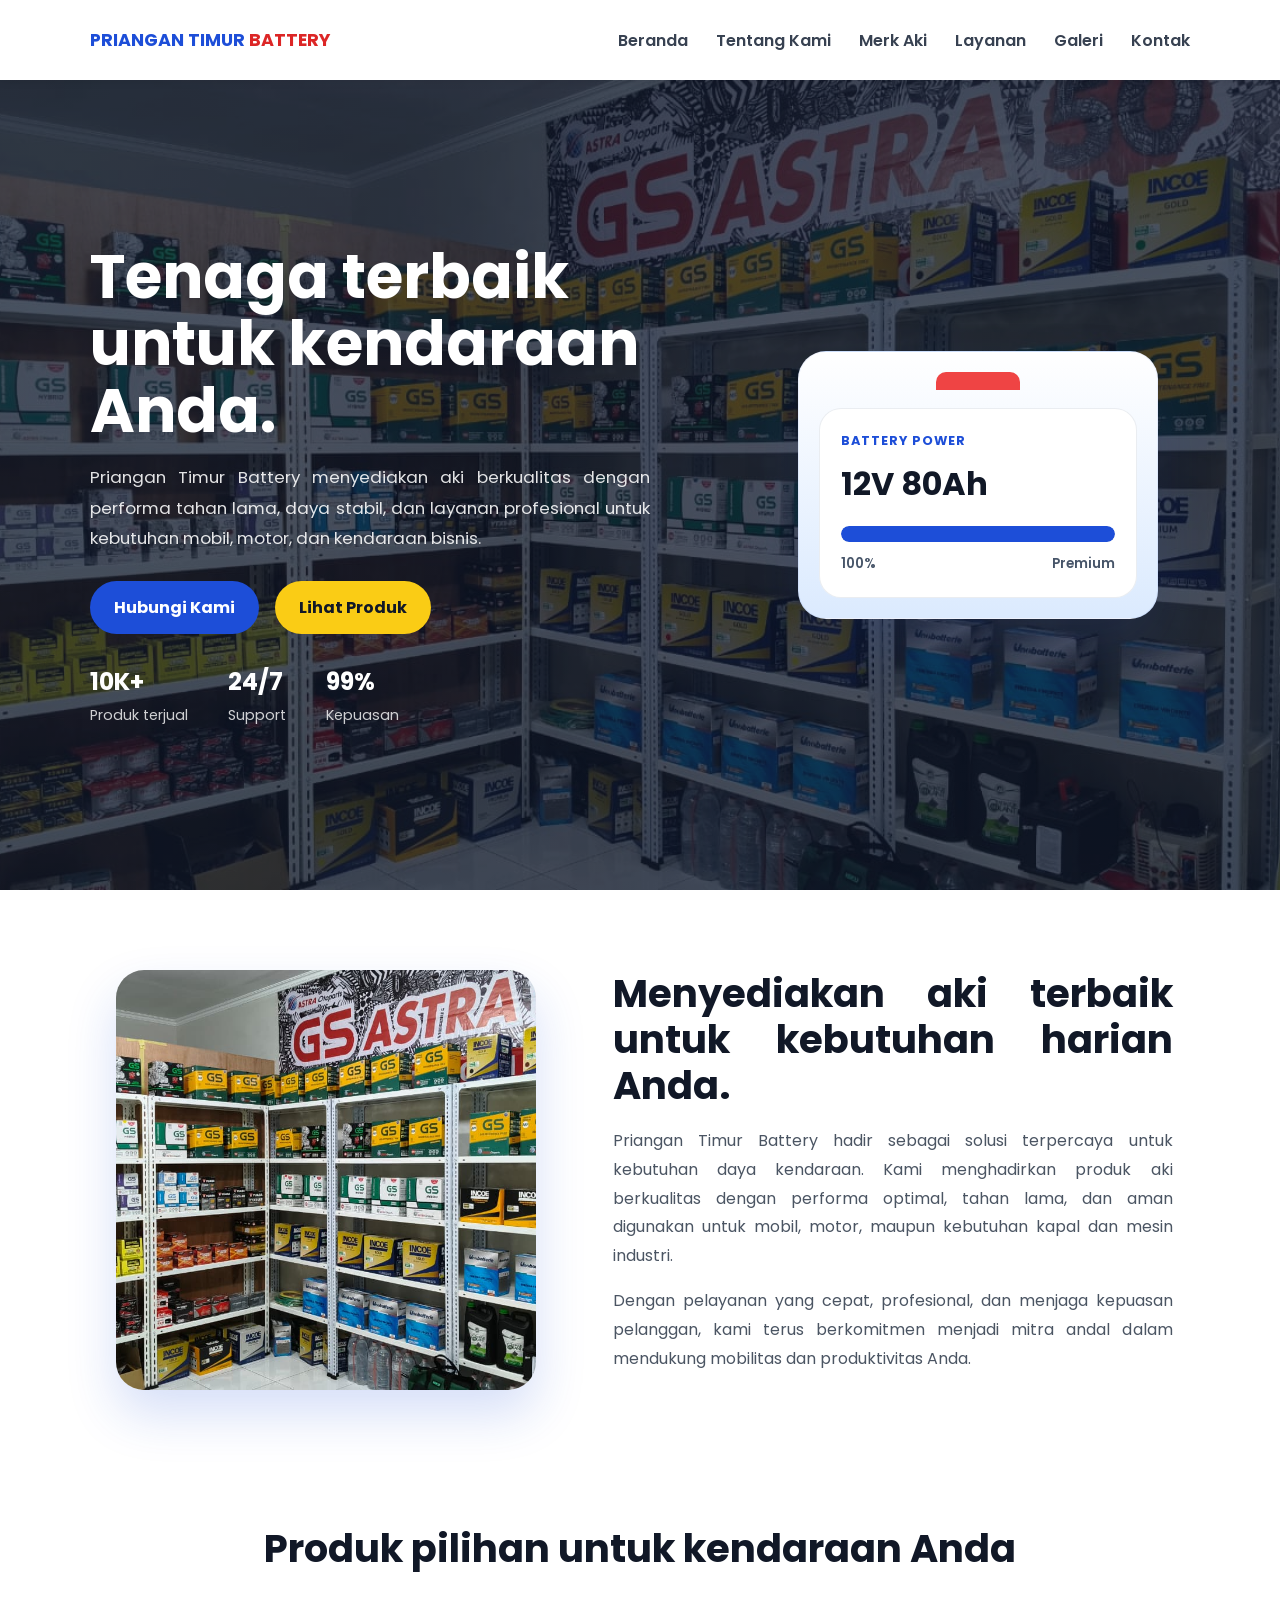
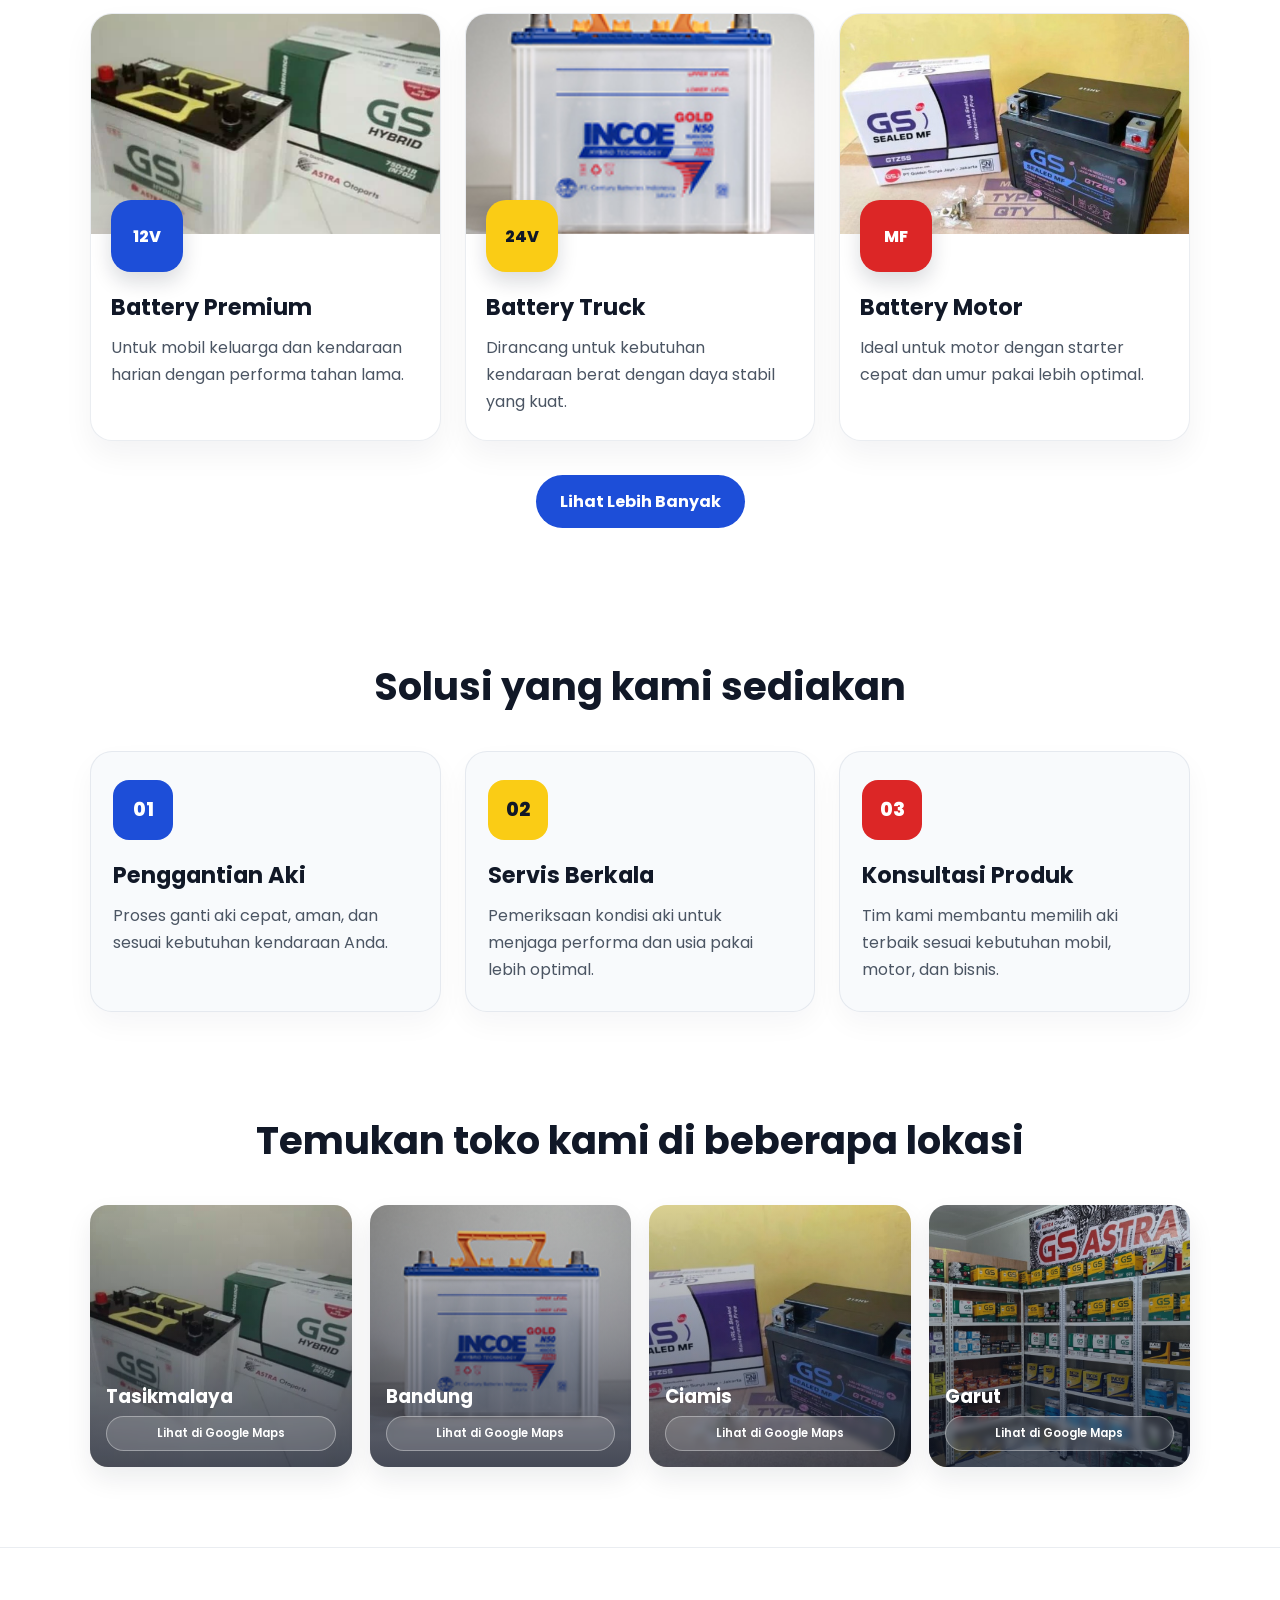
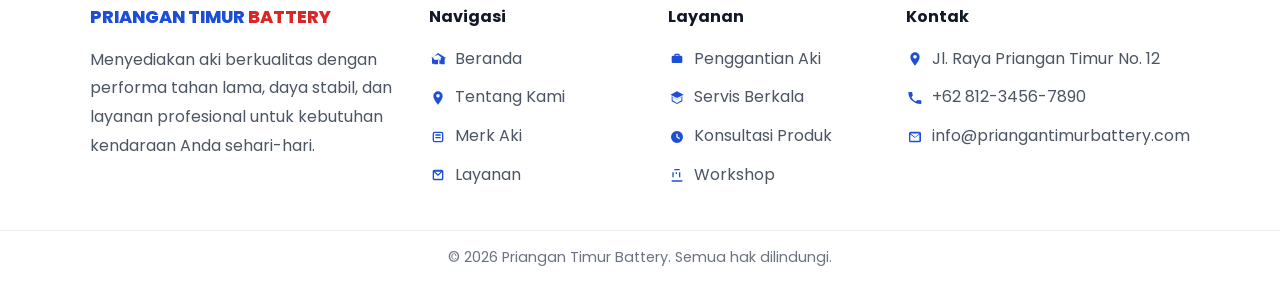
==== index.html @ 074b6578 "first commit" ====
<!DOCTYPE html>
<html lang="en">

<head>
    <meta charset="UTF-8">
    <meta name="viewport" content="width=device-width, initial-scale=1.0">
    <title>Priangan Timur Battery</title>

    <link rel="preconnect" href="https://fonts.googleapis.com">
    <link rel="preconnect" href="https://fonts.gstatic.com" crossorigin>
    <link href="https://fonts.googleapis.com/css2?family=Poppins:wght@400;500;600;700;800&display=swap" rel="stylesheet">
    <link rel="stylesheet" href="css/style.css">
</head>

<body>
    <header class="navbar">
        <div class="container nav-inner">
            <div class="logo">
                <a href="#"><span>PRIANGAN TIMUR <span class="brand-red">BATTERY</span></span></a>
            </div>

            <nav class="menu" aria-label="Main navigation">
                <a href="index.html">Beranda</a>
                <a href="tentang_kami.html">Tentang Kami</a>
                <a href="#">Merk Aki</a>
                <a href="#">Layanan</a>
                <a href="#">Galeri</a>
                <a href="#">Kontak</a>
            </nav>
        </div>
    </header>

    <main>
        <section class="hero">
            <div class="container hero-inner">
                <div class="hero-content">
                    <h1>Tenaga terbaik untuk kendaraan Anda.</h1>
                    <p>
                        Priangan Timur Battery menyediakan aki berkualitas dengan performa tahan lama,
                        daya stabil, dan layanan profesional untuk kebutuhan mobil, motor, dan kendaraan bisnis.
                    </p>

                    <div class="hero-actions">
                        <a href="#" class="btn btn-primary">Hubungi Kami</a>
                        <a href="#" class="btn btn-secondary">Lihat Produk</a>
                    </div>

                    <div class="hero-stats">
                        <div>
                            <strong>10K+</strong>
                            <span>Produk terjual</span>
                        </div>
                        <div>
                            <strong>24/7</strong>
                            <span>Support</span>
                        </div>
                        <div>
                            <strong>99%</strong>
                            <span>Kepuasan</span>
                        </div>
                    </div>
                </div>

                <div class="hero-visual">
                    <div class="battery-card">
                        <div class="battery-top"></div>
                        <div class="battery-body">
                            <span class="battery-label">Battery Power</span>
                            <h3>12V 80Ah</h3>
                            <div class="battery-meter">
                                <span></span>
                            </div>
                            <div class="battery-info">
                                <small>100%</small>
                                <small>Premium</small>
                            </div>
                        </div>
                    </div>
                </div>
            </div>
        </section>

        <section class="about" id="about">
            <div class="container about-inner">
                <div class="about-image">
                    <img src="img/hero.jpeg" alt="Tentang Priangan Timur Battery" class="about-box">
                </div>

                <div class="about-content">
                    <h2>Menyediakan aki terbaik untuk kebutuhan harian Anda.</h2>
                    <p>
                        Priangan Timur Battery hadir sebagai solusi terpercaya untuk kebutuhan daya kendaraan.
                        Kami menghadirkan produk aki berkualitas dengan performa optimal, tahan lama, dan aman
                        digunakan untuk mobil, motor, maupun kebutuhan kapal dan mesin industri.
                    </p>
                    <p>
                        Dengan pelayanan yang cepat, profesional, dan menjaga kepuasan pelanggan, kami terus
                        berkomitmen menjadi mitra andal dalam mendukung mobilitas dan produktivitas Anda.
                    </p>
                </div>
            </div>
        </section>

        <section class="products" id="products">
            <div class="container">
                <div class="section-heading">
                    <h2>Produk pilihan untuk kendaraan Anda</h2>
                </div>

                <div class="product-grid">
                    <article class="product-card">
                        <img src="img/produk-1.jpg" alt="Battery Premium" class="product-image">
                        <div class="product-icon blue">12V</div>
                        <h3>Battery Premium</h3>
                        <p>Untuk mobil keluarga dan kendaraan harian dengan performa tahan lama.</p>
                    </article>

                    <article class="product-card">
                        <img src="img/produk-2.jpg" alt="Battery Truck" class="product-image">
                        <div class="product-icon yellow">24V</div>
                        <h3>Battery Truck</h3>
                        <p>Dirancang untuk kebutuhan kendaraan berat dengan daya stabil yang kuat.</p>
                    </article>

                    <article class="product-card">
                        <img src="img/produk-3.jpeg" alt="Battery Motor" class="product-image">
                        <div class="product-icon red">MF</div>
                        <h3>Battery Motor</h3>
                        <p>Ideal untuk motor dengan starter cepat dan umur pakai lebih optimal.</p>
                    </article>
                </div>

                <div class="product-action">
                    <a href="merk-aki.html" class="btn btn-primary">Lihat Lebih Banyak</a>
                </div>
            </div>
        </section>

        <section class="services">
            <div class="container">
                <div class="section-heading">
                    <h2>Solusi yang kami sediakan</h2>
                </div>

                <div class="service-grid">
                    <div class="service-card">
                        <div class="service-icon blue">01</div>
                        <h3>Penggantian Aki</h3>
                        <p>Proses ganti aki cepat, aman, dan sesuai kebutuhan kendaraan Anda.</p>
                    </div>

                    <div class="service-card">
                        <div class="service-icon yellow">02</div>
                        <h3>Servis Berkala</h3>
                        <p>Pemeriksaan kondisi aki untuk menjaga performa dan usia pakai lebih optimal.</p>
                    </div>

                    <div class="service-card">
                        <div class="service-icon red">03</div>
                        <h3>Konsultasi Produk</h3>
                        <p>Tim kami membantu memilih aki terbaik sesuai kebutuhan mobil, motor, dan bisnis.</p>
                    </div>
                </div>
            </div>
        </section>

        <section class="branch-showcase">
            <div class="container">
                <div class="section-heading">
                    <h2>Temukan toko kami di beberapa lokasi</h2>
                </div>

                <div class="branch-grid">
                    <a href="#" class="branch-card">
                        <img src="img/produk-1.jpg" alt="Cabang Tasikmalaya">
                        <div class="branch-content">
                            <span class="branch-name">Tasikmalaya</span>
                            <small class="branch-maps">Lihat di Google Maps</small>
                        </div>
                    </a>
                    <a href="#" class="branch-card">
                        <img src="img/produk-2.jpg" alt="Cabang Bandung">
                        <div class="branch-content">
                            <span class="branch-name">Bandung</span>
                            <small class="branch-maps">Lihat di Google Maps</small>
                        </div>
                    </a>
                    <a href="#" class="branch-card">
                        <img src="img/produk-3.jpeg" alt="Cabang Ciamis">
                        <div class="branch-content">
                            <span class="branch-name">Ciamis</span>
                            <small class="branch-maps">Lihat di Google Maps</small>
                        </div>
                    </a>
                    <a href="#" class="branch-card">
                        <img src="img/hero.jpeg" alt="Cabang Garut">
                        <div class="branch-content">
                            <span class="branch-name">Garut</span>
                            <small class="branch-maps">Lihat di Google Maps</small>
                        </div>
                    </a>
                </div>
            </div>
        </section>
    </main>

    <footer class="site-footer">
        <div class="container footer-inner">
            <div class="footer-brand">
                <a href="#" class="footer-logo"><span>PRIANGAN TIMUR <span class="brand-red">BATTERY</span></span></a>
                <p>
                    Menyediakan aki berkualitas dengan performa tahan lama, daya stabil, dan layanan profesional
                    untuk kebutuhan kendaraan Anda sehari-hari.
                </p>
            </div>

            <div class="footer-links">
                <h4>Navigasi</h4>
                <ul>
                    <li>
                        <span class="nav-icon" aria-hidden="true"><svg viewBox="0 0 24 24"><path d="M12 3 3 11h3v9h6v-6h4v6h6v-9h3L12 3Zm0 2.8L17.7 10h-1.7v9h-2v-6h-8v6H3v-9H1.3L12 5.8Z"/></svg></span>
                        <a href="#">Beranda</a>
                    </li>
                    <li>
                        <span class="nav-icon" aria-hidden="true"><svg viewBox="0 0 24 24"><path d="M12 2a7 7 0 0 1 7 7c0 4.9-7 13-7 13S5 13.9 5 9a7 7 0 0 1 7-7Zm0 9.5A2.5 2.5 0 1 0 12 6a2.5 2.5 0 0 0 0 5.5Z"/></svg></span>
                        <a href="#about">Tentang Kami</a>
                    </li>
                    <li>
                        <span class="nav-icon" aria-hidden="true"><svg viewBox="0 0 24 24"><path d="M7 4h10a3 3 0 0 1 3 3v10a3 3 0 0 1-3 3H7a3 3 0 0 1-3-3V7a3 3 0 0 1 3-3Zm0 2a1 1 0 0 0-1 1v10a1 1 0 0 0 1 1h10a1 1 0 0 0 1-1V7a1 1 0 0 0-1-1H7Zm1 2h8v2H8V8Zm0 4h8v2H8v-2Z"/></svg></span>
                        <a href="#products">Merk Aki</a>
                    </li>
                    <li>
                        <span class="nav-icon" aria-hidden="true"><svg viewBox="0 0 24 24"><path d="M4 6.5A2.5 2.5 0 0 1 6.5 4h11A2.5 2.5 0 0 1 20 6.5v11A2.5 2.5 0 0 1 17.5 20h-11A2.5 2.5 0 0 1 4 17.5v-11Zm2 1.3v9.4c0 .3.2.5.5.5h11c.3 0 .5-.2.5-.5V7.8L12 13.5 6 7.8Zm1.8-.7 4.2 3.8 4.2-3.8h-8.4Z"/></svg></span>
                        <a href="#">Layanan</a>
                    </li>
                </ul>
            </div>

            <div class="footer-links">
                <h4>Layanan</h4>
                <ul>
                    <li>
                        <span class="nav-icon" aria-hidden="true"><svg viewBox="0 0 24 24"><path d="M16 7h2a2 2 0 0 1 2 2v7a2 2 0 0 1-2 2H6a2 2 0 0 1-2-2V9a2 2 0 0 1 2-2h2V6a2 2 0 0 1 2-2h4a2 2 0 0 1 2 2v1Zm-2 0V6h-4v1h4Zm-6 5h8v2H8v-2Zm0 3h8v2H8v-2Z"/></svg></span>
                        <a href="#">Penggantian Aki</a>
                    </li>
                    <li>
                        <span class="nav-icon" aria-hidden="true"><svg viewBox="0 0 24 24"><path d="M12 2 2 7l10 5 10-5-10-5Zm-8 7.2v7.6L12 21l8-4.2V9.2L12 14 4 9.2Zm1.4 1.3 6.6 3.6 6.6-3.6v5L12 19.6 5.4 15.5v-5Z"/></svg></span>
                        <a href="#">Servis Berkala</a>
                    </li>
                    <li>
                        <span class="nav-icon" aria-hidden="true"><svg viewBox="0 0 24 24"><path d="M12 3a9 9 0 1 1 0 18 9 9 0 0 1 0-18Zm1 4h-2v5.5l4.5 2.7 1-1.7-3.5-2V7Z"/></svg></span>
                        <a href="#">Konsultasi Produk</a>
                    </li>
                    <li>
                        <span class="nav-icon" aria-hidden="true"><svg viewBox="0 0 24 24"><path d="M4 20h16v2H4v-2Zm1-4.5V8h2v7.5H5Zm5-5V8h2v2.5h-2Zm5 2.5V8h2v7.5h-2ZM8 5V3h8v2H8Z"/></svg></span>
                        <a href="#">Workshop</a>
                    </li>
                </ul>
            </div>

            <div class="footer-contact">
                <h4>Kontak</h4>
                <ul>
                    <li>
                        <span class="contact-icon" aria-hidden="true">
                            <svg viewBox="0 0 24 24"><path d="M12 2a7 7 0 0 1 7 7c0 4.9-7 13-7 13S5 13.9 5 9a7 7 0 0 1 7-7Zm0 9.5A2.5 2.5 0 1 0 12 6a2.5 2.5 0 0 0 0 5.5Z"/></svg>
                        </span>
                        Jl. Raya Priangan Timur No. 12
                    </li>
                    <li>
                        <span class="contact-icon" aria-hidden="true">
                            <svg viewBox="0 0 24 24"><path d="M6.6 10.8a15.6 15.6 0 0 0 6.6 6.6l2.2-2.2a1.1 1.1 0 0 1 1.1-.3 12.4 12.4 0 0 0 3.9.6 1.1 1.1 0 0 1 1.1 1.1V20a1.1 1.1 0 0 1-1.1 1.1A18.1 18.1 0 0 1 2 4.1 1.1 1.1 0 0 1 3.1 3h3.8a1.1 1.1 0 0 1 1.1 1.1 12.4 12.4 0 0 0 .6 3.9 1.1 1.1 0 0 1-.3 1.1L6.6 10.8Z"/></svg>
                        </span>
                        +62 812-3456-7890
                    </li>
                    <li>
                        <span class="contact-icon" aria-hidden="true">
                            <svg viewBox="0 0 24 24"><path d="M3 6.5A2.5 2.5 0 0 1 5.5 4h13A2.5 2.5 0 0 1 21 6.5v11a2.5 2.5 0 0 1-2.5 2.5h-13A2.5 2.5 0 0 1 3 17.5v-11Zm2.2.4 6.8 5.1 6.8-5.1H5.2Zm13.3 10.6V8.2l-6.2 4.7a1.1 1.1 0 0 1-1.3 0L5 8.2v9.3h13.5Z"/></svg>
                        </span>
                        info@priangantimurbattery.com
                    </li>
                </ul>
            </div>
        </div>

        <div class="footer-bottom">
            <div class="container">
                <p>© 2026 Priangan Timur Battery. Semua hak dilindungi.</p>
            </div>
        </div>
    </footer>
</body>

</html>
---- css/style.css ----
* {
    margin: 0;
    padding: 0;
    box-sizing: border-box;
}

body {
    font-family: 'Poppins', Arial, sans-serif;
    background: #f5f5f5;
    color: #111827;
}

.container {
    width: min(1100px, 90%);
    margin: 0 auto;
}

.navbar {
    position: sticky;
    top: 0;
    z-index: 1000;
    background: rgba(255, 255, 255, 0.95);
    backdrop-filter: blur(8px);
    box-shadow: 0 2px 8px rgba(0, 0, 0, 0.08);
}

.nav-inner {
    display: flex;
    align-items: center;
    justify-content: space-between;
    min-height: 80px;
}

.logo {
    display: flex;
    align-items: center;
    font-weight: 700;
    color: #1f2937;
}

.logo a {
    text-decoration: none;
    color: #1d4ed8;
    font-size: 1.1rem;
}

.brand-red {
    color: #dc2626;
}

.menu {
    display: flex;
    align-items: center;
    gap: 28px;
}

.menu a {
    text-decoration: none;
    color: #374151;
    font-weight: 600;
    transition: color 0.2s ease;
}

.hero {
    position: relative;
    min-height: 90vh;
    display: flex;
    align-items: center;
    background: linear-gradient(rgba(15, 23, 42, 0.65), rgba(15, 23, 42, 0.65)), url('../img/hero.jpeg') center/cover no-repeat;
    padding: 20px 0;
}

.hero::before {
    content: "";
    position: absolute;
    inset: 0;
    background: rgba(15, 23, 42, 0.25);
}

.hero-inner {
    position: relative;
    z-index: 1;
    display: grid;
    grid-template-columns: 1.2fr 0.8fr;
    align-items: center;
    gap: 40px;
}

.hero-content {
    max-width: 560px;
}

.hero-content h1 {
    font-size: clamp(2.5rem, 5vw, 3.8rem);
    line-height: 1.1;
    color: #ffffff;
    margin-bottom: 18px;
}

.hero-content p {
    font-size: 1.05rem;
    line-height: 1.8;
    color: rgba(255, 255, 255, 0.88);
    margin-bottom: 28px;
    text-align: justify;
}

.hero-actions {
    display: flex;
    align-items: center;
    gap: 16px;
    margin-bottom: 30px;
}

.btn {
    display: inline-block;
    padding: 14px 24px;
    border-radius: 999px;
    text-decoration: none;
    font-weight: 700;
    transition: 0.2s ease;
}

.btn-primary {
    background: #1d4ed8;
    color: #ffffff;
}

.btn-primary:hover {
    background: #1e40af;
}

.btn-secondary {
    background: #facc15;
    color: #111827;
}

.btn-secondary:hover {
    background: #eab308;
}

.hero-stats {
    display: flex;
    align-items: center;
    gap: 40px;
    flex-wrap: wrap;
}

.hero-stats div {
    display: flex;
    flex-direction: column;
    gap: 6px;
}

.hero-stats strong {
    font-size: 1.5rem;
    color: #ffffff;
}

.hero-stats span {
    color: rgba(255, 255, 255, 0.8);
    font-size: 0.9rem;
}

.hero-visual {
    display: flex;
    justify-content: center;
}

.battery-card {
    width: min(360px, 100%);
    background: linear-gradient(180deg, #ffffff 0%, #dbeafe 100%);
    border: 1px solid rgba(29, 78, 216, 0.08);
    border-radius: 28px;
    padding: 20px;
    box-shadow: 0 26px 60px rgba(30, 64, 175, 0.12);
}

.battery-top {
    width: 84px;
    height: 18px;
    background: #ef4444;
    border-radius: 10px 10px 0 0;
    margin: 0 auto 18px;
}

.battery-body {
    background: #ffffff;
    border-radius: 22px;
    padding: 24px 22px;
    box-shadow: inset 0 0 0 1px rgba(148, 163, 184, 0.2);
}

.battery-label {
    display: block;
    font-size: 0.8rem;
    font-weight: 700;
    letter-spacing: 0.08em;
    text-transform: uppercase;
    color: #1d4ed8;
    margin-bottom: 10px;
}

.battery-body h3 {
    font-size: 2rem;
    color: #111827;
    margin-bottom: 18px;
}

.battery-meter {
    width: 100%;
    height: 16px;
    background: #e5e7eb;
    border-radius: 999px;
    overflow: hidden;
    margin-bottom: 12px;
}

.battery-meter span {
    display: block;
    width: 100%;
    height: 100%;
    background: #1d4ed8;
    border-radius: inherit;
}

.battery-info {
    display: flex;
    justify-content: space-between;
    color: #475569;
    font-weight: 600;
}

.about {
    padding: 80px 0;
    background: #ffffff;
}

.about-inner {
    display: grid;
    grid-template-columns: 0.9fr 1.1fr;
    align-items: center;
    gap: 50px;
}

.about-image {
    display: flex;
    justify-content: center;
}

.about-box {
    width: min(420px, 100%);
    height: 420px;
    border-radius: 28px;
    object-fit: cover;
    display: block;
    box-shadow: 0 24px 50px rgba(29, 78, 216, 0.18);
}

.about-content {
    max-width: 560px;
}

.about-content h2 {
    font-size: clamp(2rem, 3vw, 2.5rem);
    color: #111827;
    line-height: 1.2;
    margin-bottom: 18px;
    text-align: justify;
}

.about-content p {
    font-size: 1rem;
    line-height: 1.8;
    color: #4b5563;
    margin-bottom: 16px;
    text-align: justify;
}

.products {
    padding: 50px 0;
    background: #ffffff;
}

.section-heading {
    text-align: center;
    margin-bottom: 36px;
}

.section-heading h2 {
    font-size: clamp(2rem, 3vw, 2.6rem);
    color: #111827;
}

.product-grid {
    display: grid;
    grid-template-columns: repeat(3, minmax(0, 1fr));
    gap: 24px;
}

.product-card {
    background: #ffffff;
    border: 1px solid rgba(148, 163, 184, 0.2);
    border-radius: 22px;
    padding: 0 0 24px;
    box-shadow: 0 14px 30px rgba(15, 23, 42, 0.05);
    overflow: hidden;
}

.product-image {
    position: relative;
    width: 100%;
    height: 220px;
    object-fit: cover;
    display: block;
}

.product-icon {
    position: relative;
    width: 72px;
    height: 72px;
    display: flex;
    align-items: center;
    justify-content: center;
    border-radius: 20px;
    margin: -34px 0 18px 20px;
    font-weight: 800;
    color: #ffffff;
    box-shadow: 0 10px 20px rgba(15, 23, 42, 0.15);
    z-index: 2;
}

.product-icon.blue {
    background: #1d4ed8;
}

.product-icon.yellow {
    background: #facc15;
    color: #111827;
}

.product-icon.red {
    background: #dc2626;
}

.product-card h3 {
    font-size: 1.4rem;
    color: #111827;
    margin: 0 20px 10px;
}

.product-card p {
    color: #4b5563;
    line-height: 1.7;
    margin: 0 20px;
}

.product-action {
    display: flex;
    justify-content: center;
    margin-top: 34px;
}

.services {
    padding: 80px 0;
    background: #ffffff;
}

.service-grid {
    display: grid;
    grid-template-columns: repeat(3, minmax(0, 1fr));
    gap: 24px;
}

.service-card {
    background: #f8fafc;
    border: 1px solid rgba(148, 163, 184, 0.2);
    border-radius: 22px;
    padding: 28px 22px;
    box-shadow: 0 12px 28px rgba(15, 23, 42, 0.04);
}

.service-icon {
    width: 60px;
    height: 60px;
    border-radius: 16px;
    display: flex;
    align-items: center;
    justify-content: center;
    font-size: 1.2rem;
    font-weight: 800;
    color: #ffffff;
    margin-bottom: 18px;
}

.service-icon.blue {
    background: #1d4ed8;
}

.service-icon.yellow {
    background: #facc15;
    color: #111827;
}

.service-icon.red {
    background: #dc2626;
}

.service-card h3 {
    font-size: 1.4rem;
    color: #111827;
    margin-bottom: 10px;
}

.service-card p {
    color: #4b5563;
    line-height: 1.7;
}

.branch-showcase {
    padding: 20px 0 80px;
    background: #ffffff;
}

.branch-grid {
    display: grid;
    grid-template-columns: repeat(4, minmax(0, 1fr));
    gap: 18px;
    margin-top: 12px;
}

.branch-card {
    position: relative;
    display: block;
    border-radius: 18px;
    overflow: hidden;
    min-height: 180px;
    text-decoration: none;
    box-shadow: 0 12px 26px rgba(15, 23, 42, 0.08);
    transition: transform 0.2s ease, box-shadow 0.2s ease;
}

.branch-card img {
    width: 100%;
    height: 100%;
    display: block;
    object-fit: cover;
}

.branch-card::before {
    content: "";
    position: absolute;
    inset: 0;
    background: linear-gradient(180deg, rgba(15, 23, 42, 0.1), rgba(15, 23, 42, 0.72));
}

.branch-content {
    position: absolute;
    left: 16px;
    right: 16px;
    bottom: 16px;
    z-index: 1;
    display: flex;
    flex-direction: column;
    gap: 6px;
}

.branch-name {
    color: #ffffff;
    font-size: 1.15rem;
    font-weight: 700;
}

.branch-maps {
    display: inline-flex;
    align-items: center;
    justify-content: center;
    width: 100%;
    background: rgba(255, 255, 255, 0.15);
    border: 1px solid rgba(255, 255, 255, 0.35);
    color: #ffffff;
    font-size: 0.72rem;
    font-weight: 600;
    padding: 8px 12px;
    border-radius: 999px;
    backdrop-filter: blur(3px);
    text-align: center;
    white-space: nowrap;
}

.branch-card:hover {
    transform: translateY(-3px);
    box-shadow: 0 18px 30px rgba(29, 78, 216, 0.2);
}

.site-footer {
    background: #ffffff;
    border-top: 1px solid rgba(148, 163, 184, 0.2);
}

.footer-inner {
    display: grid;
    grid-template-columns: 1.5fr 1fr 1fr 1.2fr;
    gap: 36px;
    padding: 56px 0 30px;
}

.footer-brand {
    max-width: 360px;
}

.footer-logo {
    display: inline-block;
    text-decoration: none;
    color: #1d4ed8;
    font-size: 1.1rem;
    font-weight: 800;
    margin-bottom: 16px;
}

.footer-brand p {
    color: #4b5563;
    line-height: 1.8;
}

.footer-links h4,
.footer-contact h4 {
    font-size: 1rem;
    color: #111827;
    margin-bottom: 16px;
}

.footer-links ul,
.footer-contact ul {
    list-style: none;
}

.footer-links li,
.footer-contact li {
    margin-bottom: 10px;
    color: #4b5563;
    line-height: 1.8;
    display: flex;
    align-items: center;
    gap: 8px;
}

.contact-icon,
.nav-icon {
    display: inline-flex;
    align-items: center;
    justify-content: center;
    width: 18px;
    height: 18px;
    flex-shrink: 0;
    color: #1d4ed8;
}

.contact-icon svg,
.nav-icon svg {
    width: 16px;
    height: 16px;
    fill: currentColor;
}

.footer-links a {
    color: #4b5563;
    text-decoration: none;
}

.footer-links a:hover {
    color: #1d4ed8;
}

.footer-bottom {
    border-top: 1px solid rgba(148, 163, 184, 0.2);
    padding: 16px 0;
    text-align: center;
    color: #6b7280;
    font-size: 0.9rem;
}
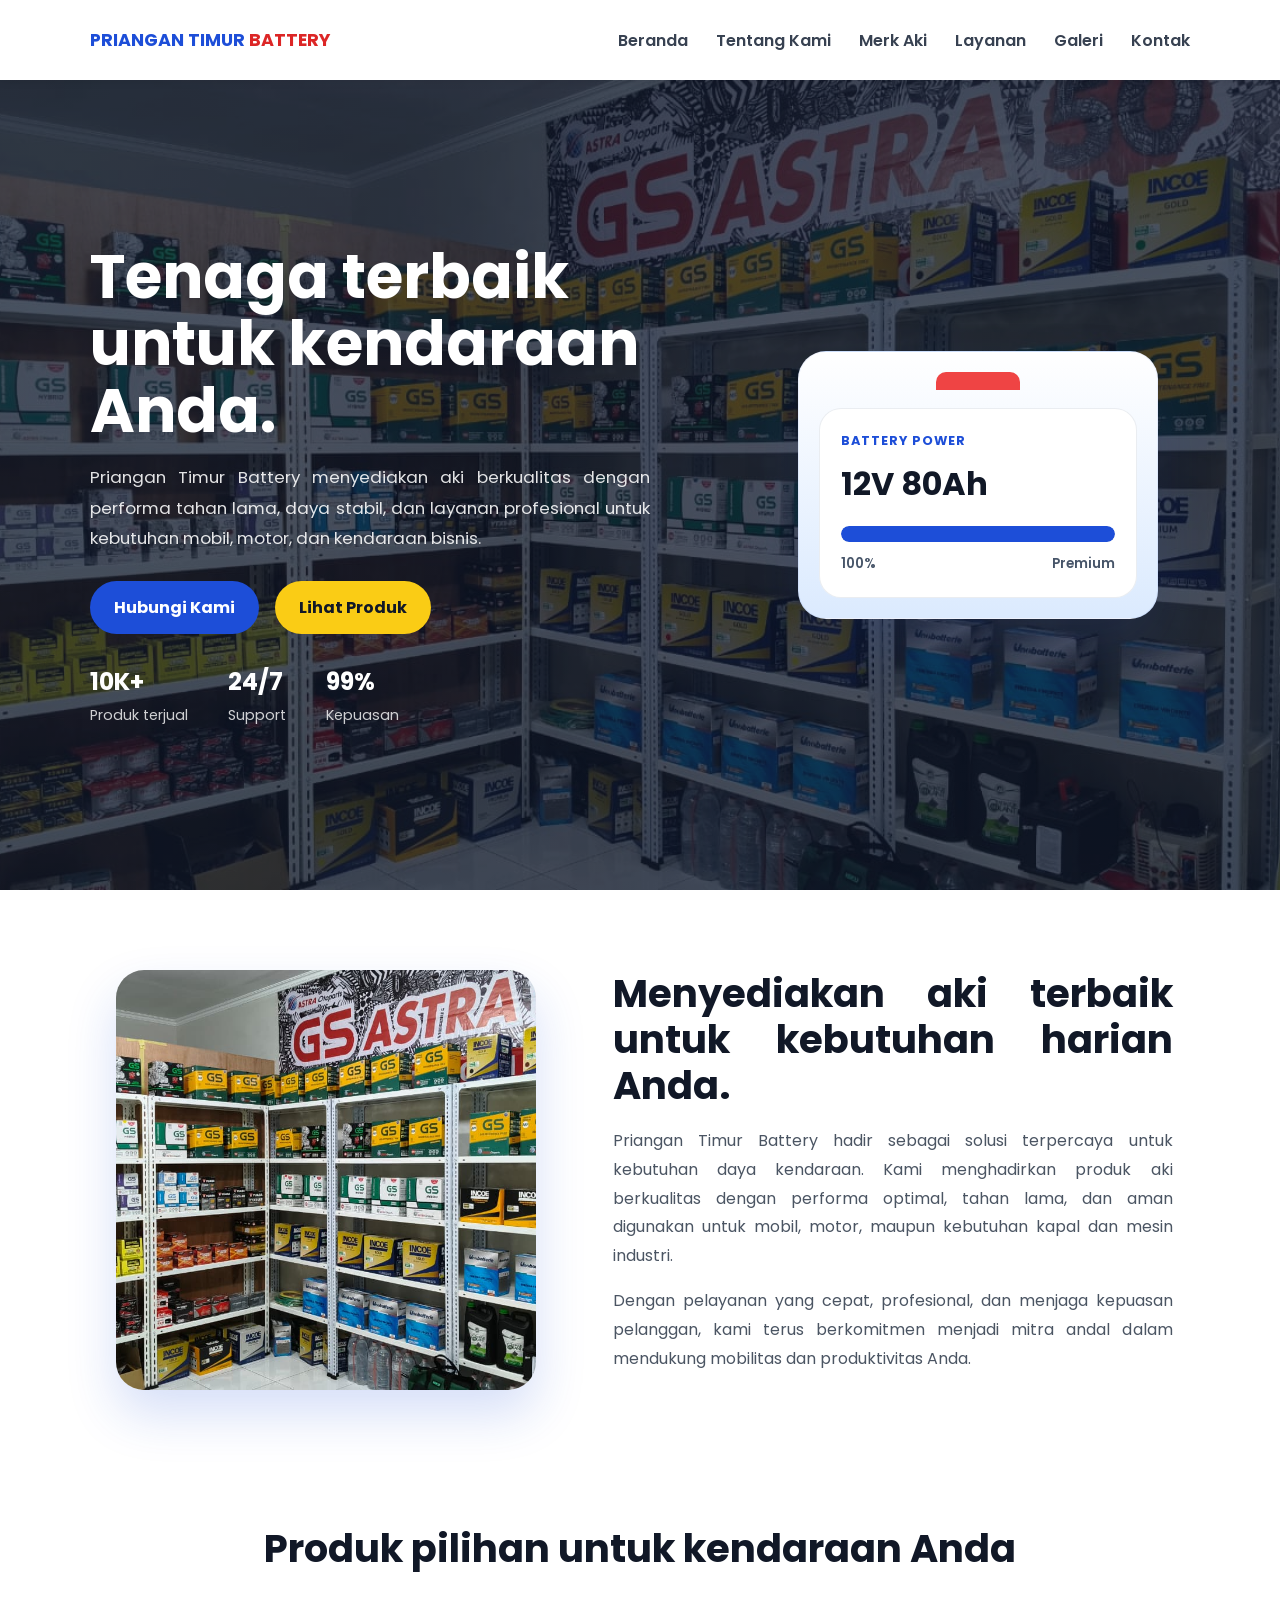
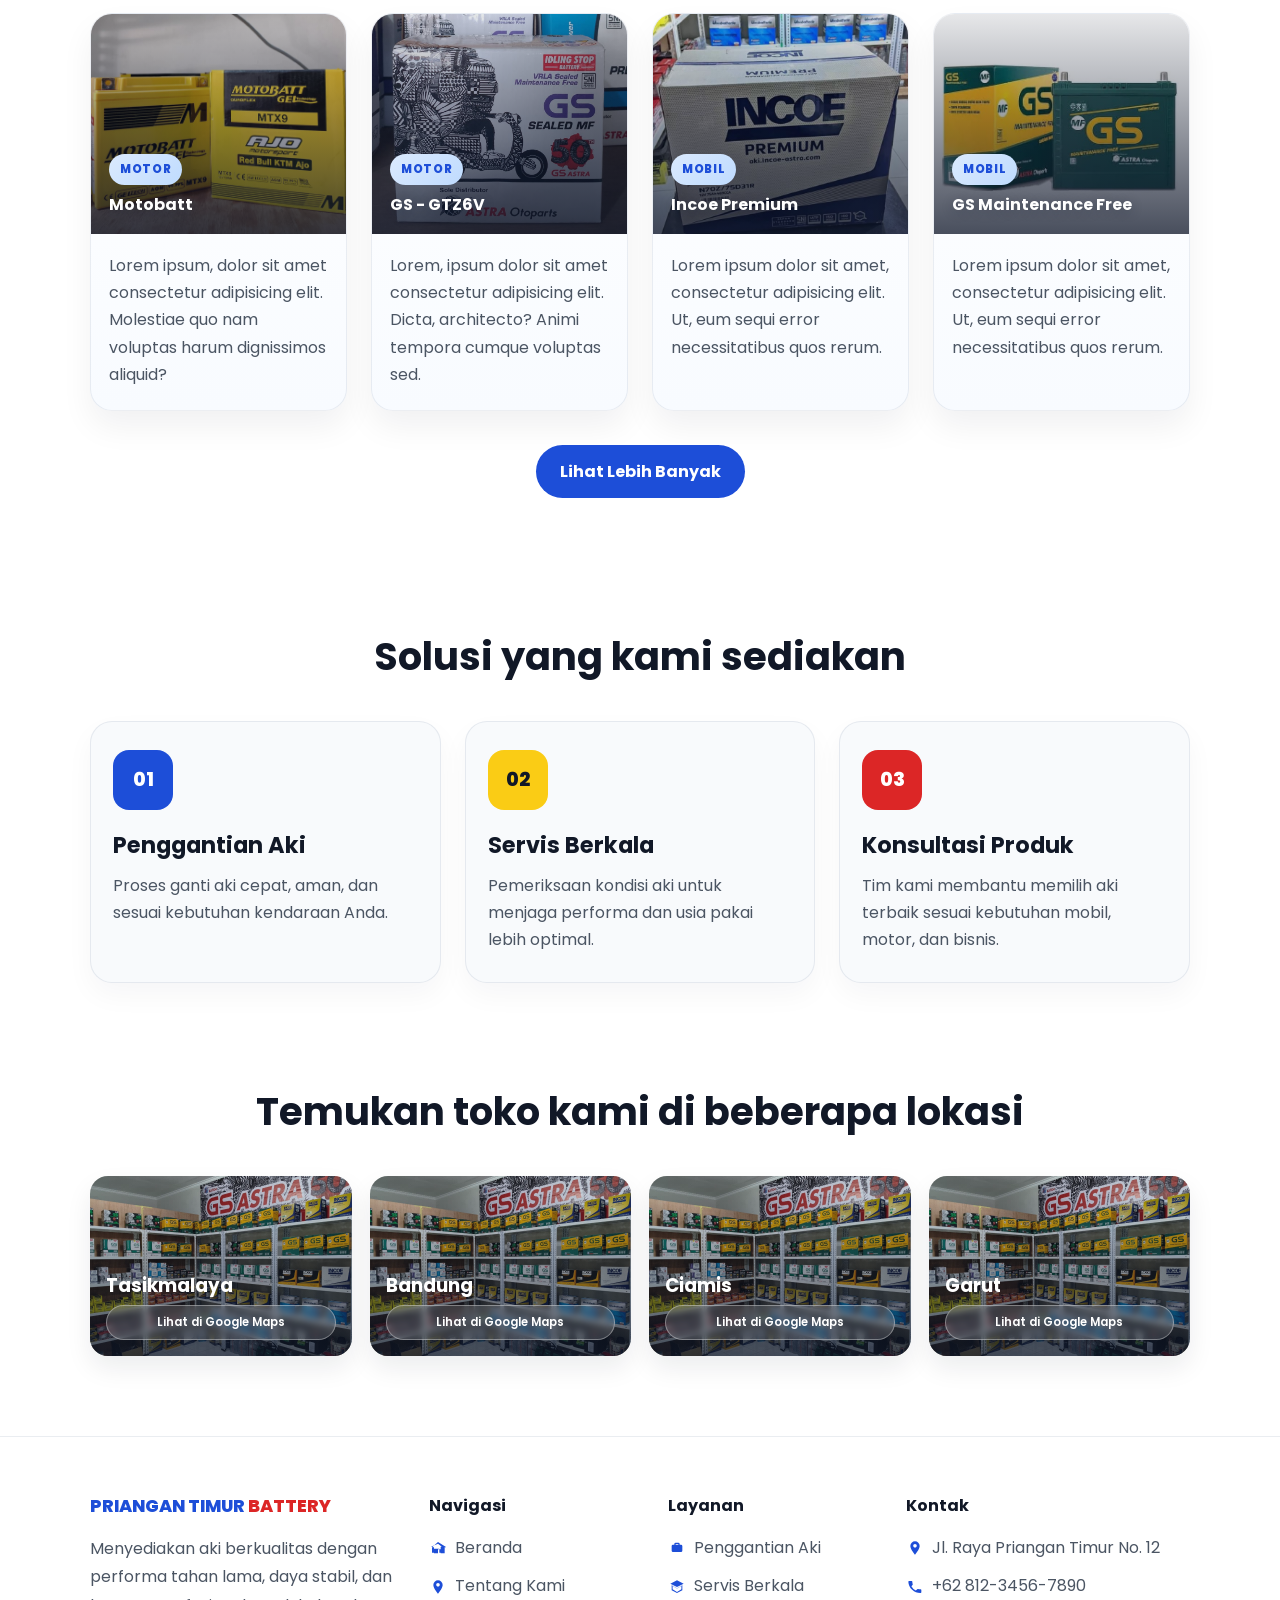
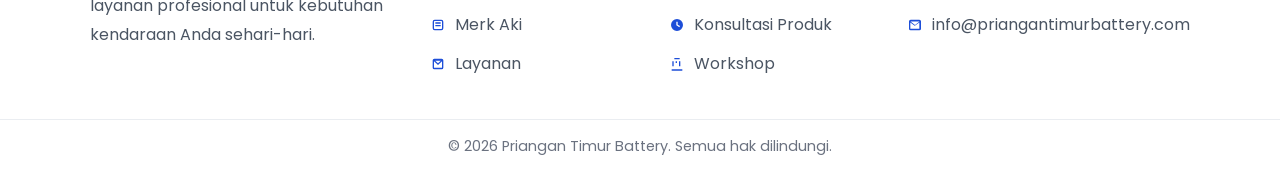
==== commit 7b5e2251: "first commit" ====
--- a/index.html
+++ b/index.html
@@ -22,7 +22,7 @@
             <nav class="menu" aria-label="Main navigation">
                 <a href="index.html">Beranda</a>
                 <a href="tentang_kami.html">Tentang Kami</a>
-                <a href="#">Merk Aki</a>
+                <a href="merk_aki.html">Merk Aki</a>
                 <a href="#">Layanan</a>
                 <a href="#">Galeri</a>
                 <a href="#">Kontak</a>
@@ -109,29 +109,60 @@
 
                 <div class="product-grid">
                     <article class="product-card">
-                        <img src="img/produk-1.jpg" alt="Battery Premium" class="product-image">
-                        <div class="product-icon blue">12V</div>
-                        <h3>Battery Premium</h3>
-                        <p>Untuk mobil keluarga dan kendaraan harian dengan performa tahan lama.</p>
+                        <div class="product-image-wrap">
+                            <img src="img/produk-1.jpg" alt="" class="product-image">
+                            <div class="product-overlay">
+                                <span class="product-tag">Motor</span>
+                                <h3>Motobatt</h3>
+                            </div>
+                        </div>
+                        <div class="product-body">
+                            <p>Lorem ipsum, dolor sit amet consectetur adipisicing elit. Molestiae quo nam voluptas harum dignissimos aliquid?</p>
+                        </div>
                     </article>
 
                     <article class="product-card">
-                        <img src="img/produk-2.jpg" alt="Battery Truck" class="product-image">
-                        <div class="product-icon yellow">24V</div>
-                        <h3>Battery Truck</h3>
-                        <p>Dirancang untuk kebutuhan kendaraan berat dengan daya stabil yang kuat.</p>
+                        <div class="product-image-wrap">
+                            <img src="img/produk-2.jpg" alt="" class="product-image">
+                            <div class="product-overlay">
+                                <span class="product-tag">Motor</span>
+                                <h3>GS - GTZ6V</h3>
+                            </div>
+                        </div>
+                        <div class="product-body">
+                            <p>Lorem, ipsum dolor sit amet consectetur adipisicing elit. Dicta, architecto? Animi tempora cumque voluptas sed.</p>
+                        </div>
                     </article>
 
                     <article class="product-card">
-                        <img src="img/produk-3.jpeg" alt="Battery Motor" class="product-image">
-                        <div class="product-icon red">MF</div>
-                        <h3>Battery Motor</h3>
-                        <p>Ideal untuk motor dengan starter cepat dan umur pakai lebih optimal.</p>
+                        <div class="product-image-wrap">
+                            <img src="img/produk-5.jpg" alt="" class="product-image">
+                            <div class="product-overlay">
+                                <span class="product-tag">Mobil</span>
+                                <h3>Incoe Premium</h3>
+                            </div>
+                        </div>
+                        <div class="product-body">
+                            <p>Lorem ipsum dolor sit amet, consectetur adipisicing elit. Ut, eum sequi error necessitatibus quos rerum.</p>
+                        </div>
                     </article>
+
+                    <article class="product-card">
+                        <div class="product-image-wrap">
+                            <img src="img/produk-10.jpg" alt="" class="product-image">
+                            <div class="product-overlay">
+                                <span class="product-tag">Mobil</span>
+                                <h3>GS Maintenance Free</h3>
+                            </div>
+                        </div>
+                        <div class="product-body">
+                            <p>Lorem ipsum dolor sit amet, consectetur adipisicing elit. Ut, eum sequi error necessitatibus quos rerum.</p>
+                        </div>
+                    </article>
                 </div>
 
                 <div class="product-action">
-                    <a href="merk-aki.html" class="btn btn-primary">Lihat Lebih Banyak</a>
+                    <a href="merk_aki.html" class="btn btn-primary">Lihat Lebih Banyak</a>
                 </div>
             </div>
         </section>
@@ -172,21 +203,21 @@
 
                 <div class="branch-grid">
                     <a href="#" class="branch-card">
-                        <img src="img/produk-1.jpg" alt="Cabang Tasikmalaya">
+                        <img src="img/hero.jpeg" alt="Cabang Tasikmalaya">
                         <div class="branch-content">
                             <span class="branch-name">Tasikmalaya</span>
                             <small class="branch-maps">Lihat di Google Maps</small>
                         </div>
                     </a>
                     <a href="#" class="branch-card">
-                        <img src="img/produk-2.jpg" alt="Cabang Bandung">
+                        <img src="img/hero.jpeg" alt="Cabang Bandung">
                         <div class="branch-content">
                             <span class="branch-name">Bandung</span>
                             <small class="branch-maps">Lihat di Google Maps</small>
                         </div>
                     </a>
                     <a href="#" class="branch-card">
-                        <img src="img/produk-3.jpeg" alt="Cabang Ciamis">
+                        <img src="img/hero.jpeg" alt="Cabang Ciamis">
                         <div class="branch-content">
                             <span class="branch-name">Ciamis</span>
                             <small class="branch-maps">Lihat di Google Maps</small>
--- a/css/style.css
+++ b/css/style.css
@@ -294,65 +294,83 @@
 
 .product-grid {
     display: grid;
-    grid-template-columns: repeat(3, minmax(0, 1fr));
+    grid-template-columns: repeat(4, minmax(0, 1fr));
     gap: 24px;
 }
 
 .product-card {
-    background: #ffffff;
-    border: 1px solid rgba(148, 163, 184, 0.2);
+    background: linear-gradient(180deg, #ffffff 0%, #f8fbff 100%);
+    border: 1px solid rgba(148, 163, 184, 0.18);
     border-radius: 22px;
-    padding: 0 0 24px;
-    box-shadow: 0 14px 30px rgba(15, 23, 42, 0.05);
     overflow: hidden;
+    box-shadow: 0 16px 32px rgba(15, 23, 42, 0.06);
+    transition: transform 0.25s ease, box-shadow 0.25s ease;
+}
+
+.product-card:hover {
+    transform: translateY(-6px);
+    box-shadow: 0 22px 38px rgba(15, 23, 42, 0.12);
+}
+
+.product-image-wrap {
+    position: relative;
+    height: 220px;
+    overflow: hidden;
+    background: #f3f4f6;
 }
 
 .product-image {
-    position: relative;
     width: 100%;
-    height: 220px;
+    height: 100%;
     object-fit: cover;
     display: block;
-}
-
-.product-icon {
-    position: relative;
-    width: 72px;
-    height: 72px;
-    display: flex;
-    align-items: center;
-    justify-content: center;
-    border-radius: 20px;
-    margin: -34px 0 18px 20px;
+    transition: transform 0.35s ease;
+}
+
+.product-card:hover .product-image {
+    transform: scale(1.04);
+}
+
+.product-overlay {
+    position: absolute;
+    inset: 0;
+    display: flex;
+    flex-direction: column;
+    justify-content: flex-end;
+    align-items: flex-start;
+    padding: 18px;
+    background: linear-gradient(180deg, rgba(15, 23, 42, 0.1) 0%, rgba(15, 23, 42, 0.76) 100%);
+}
+
+.product-tag {
+    display: inline-block;
+    margin-bottom: 10px;
+    padding: 7px 11px;
+    border-radius: 999px;
+    background: linear-gradient(135deg, #dbeafe, #bfdbfe);
+    color: #1d4ed8;
+    font-size: 0.72rem;
     font-weight: 800;
-    color: #ffffff;
-    box-shadow: 0 10px 20px rgba(15, 23, 42, 0.15);
-    z-index: 2;
-}
-
-.product-icon.blue {
-    background: #1d4ed8;
-}
-
-.product-icon.yellow {
-    background: #facc15;
-    color: #111827;
-}
-
-.product-icon.red {
-    background: #dc2626;
-}
-
-.product-card h3 {
-    font-size: 1.4rem;
-    color: #111827;
-    margin: 0 20px 10px;
+    letter-spacing: 0.06em;
+    text-transform: uppercase;
+}
+
+.product-overlay h3 {
+    margin: 0;
+    font-size: 1rem;
+    color: #ffffff;
+    line-height: 1.3;
+    text-shadow: 0 2px 12px rgba(15, 23, 42, 0.3);
+}
+
+.product-body {
+    padding: 18px 18px 22px;
 }
 
 .product-card p {
+    margin: 0;
     color: #4b5563;
     line-height: 1.7;
-    margin: 0 20px;
 }
 
 .product-action {
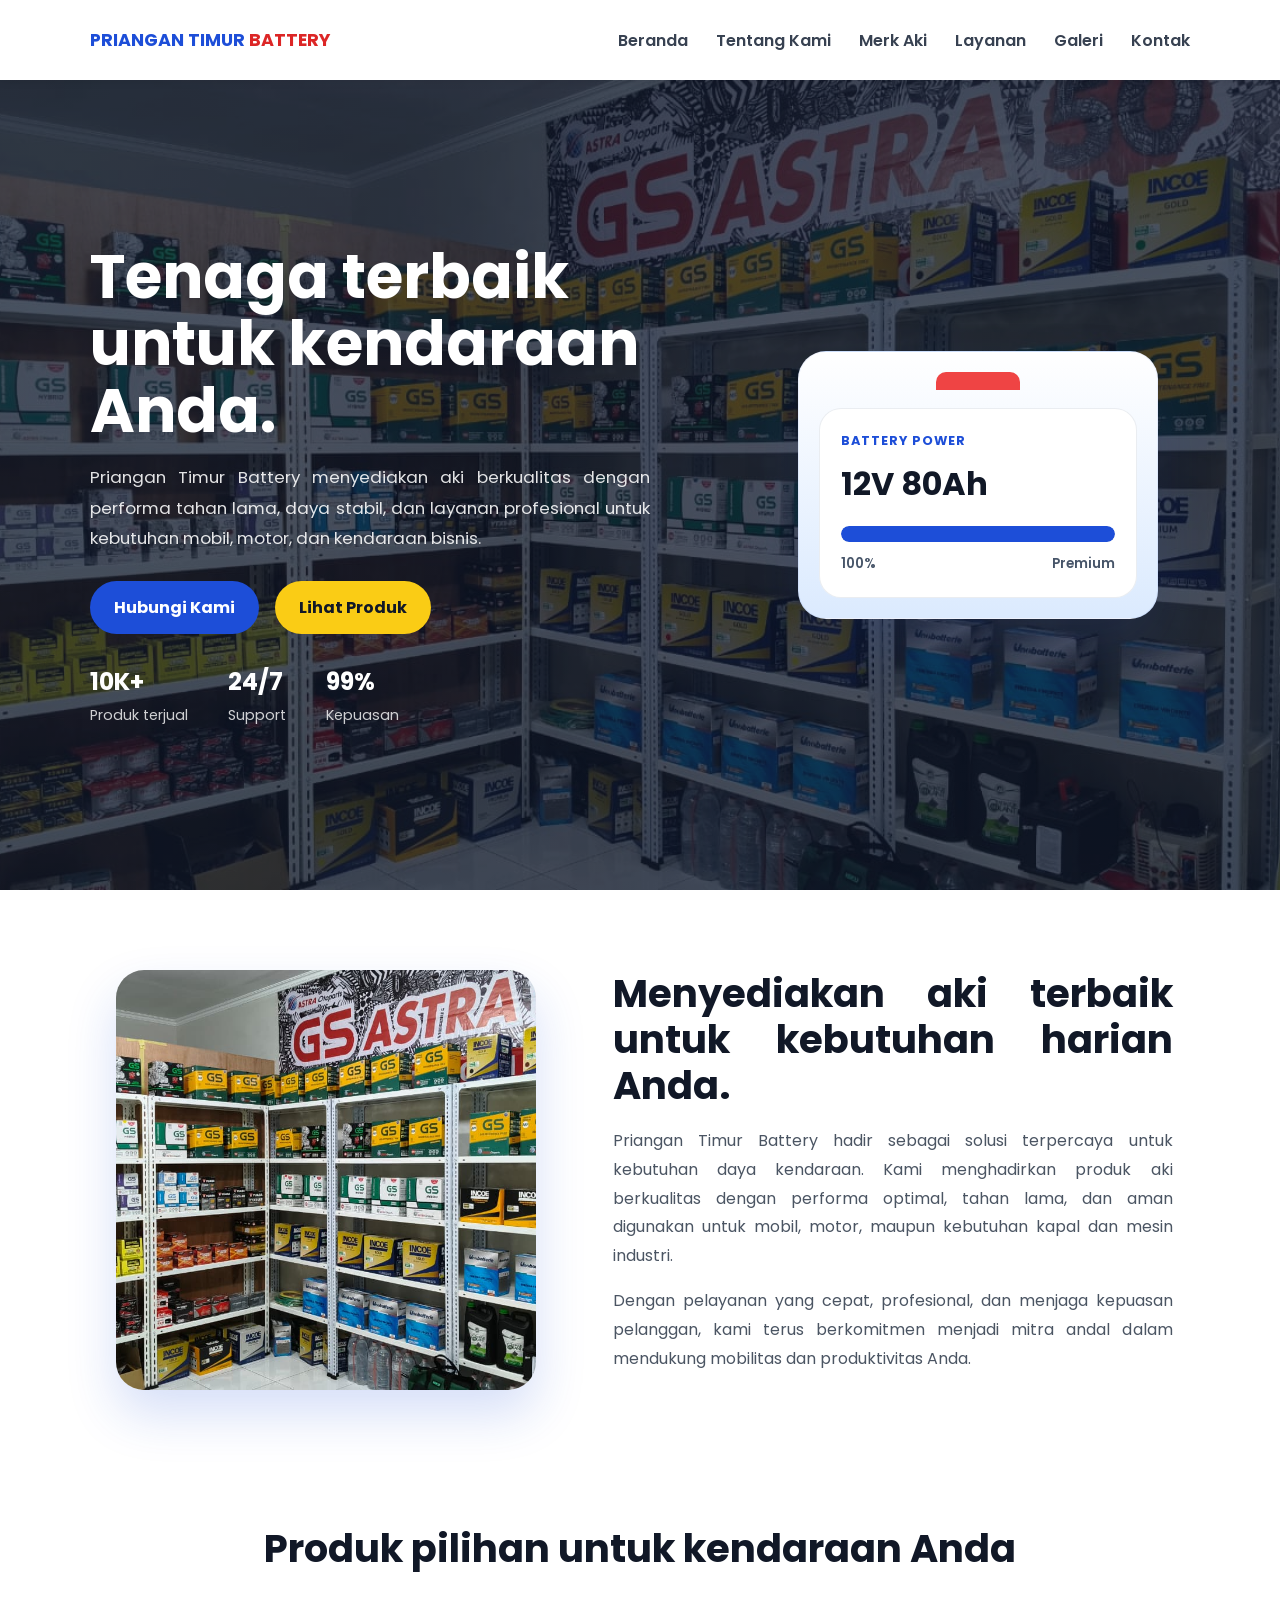
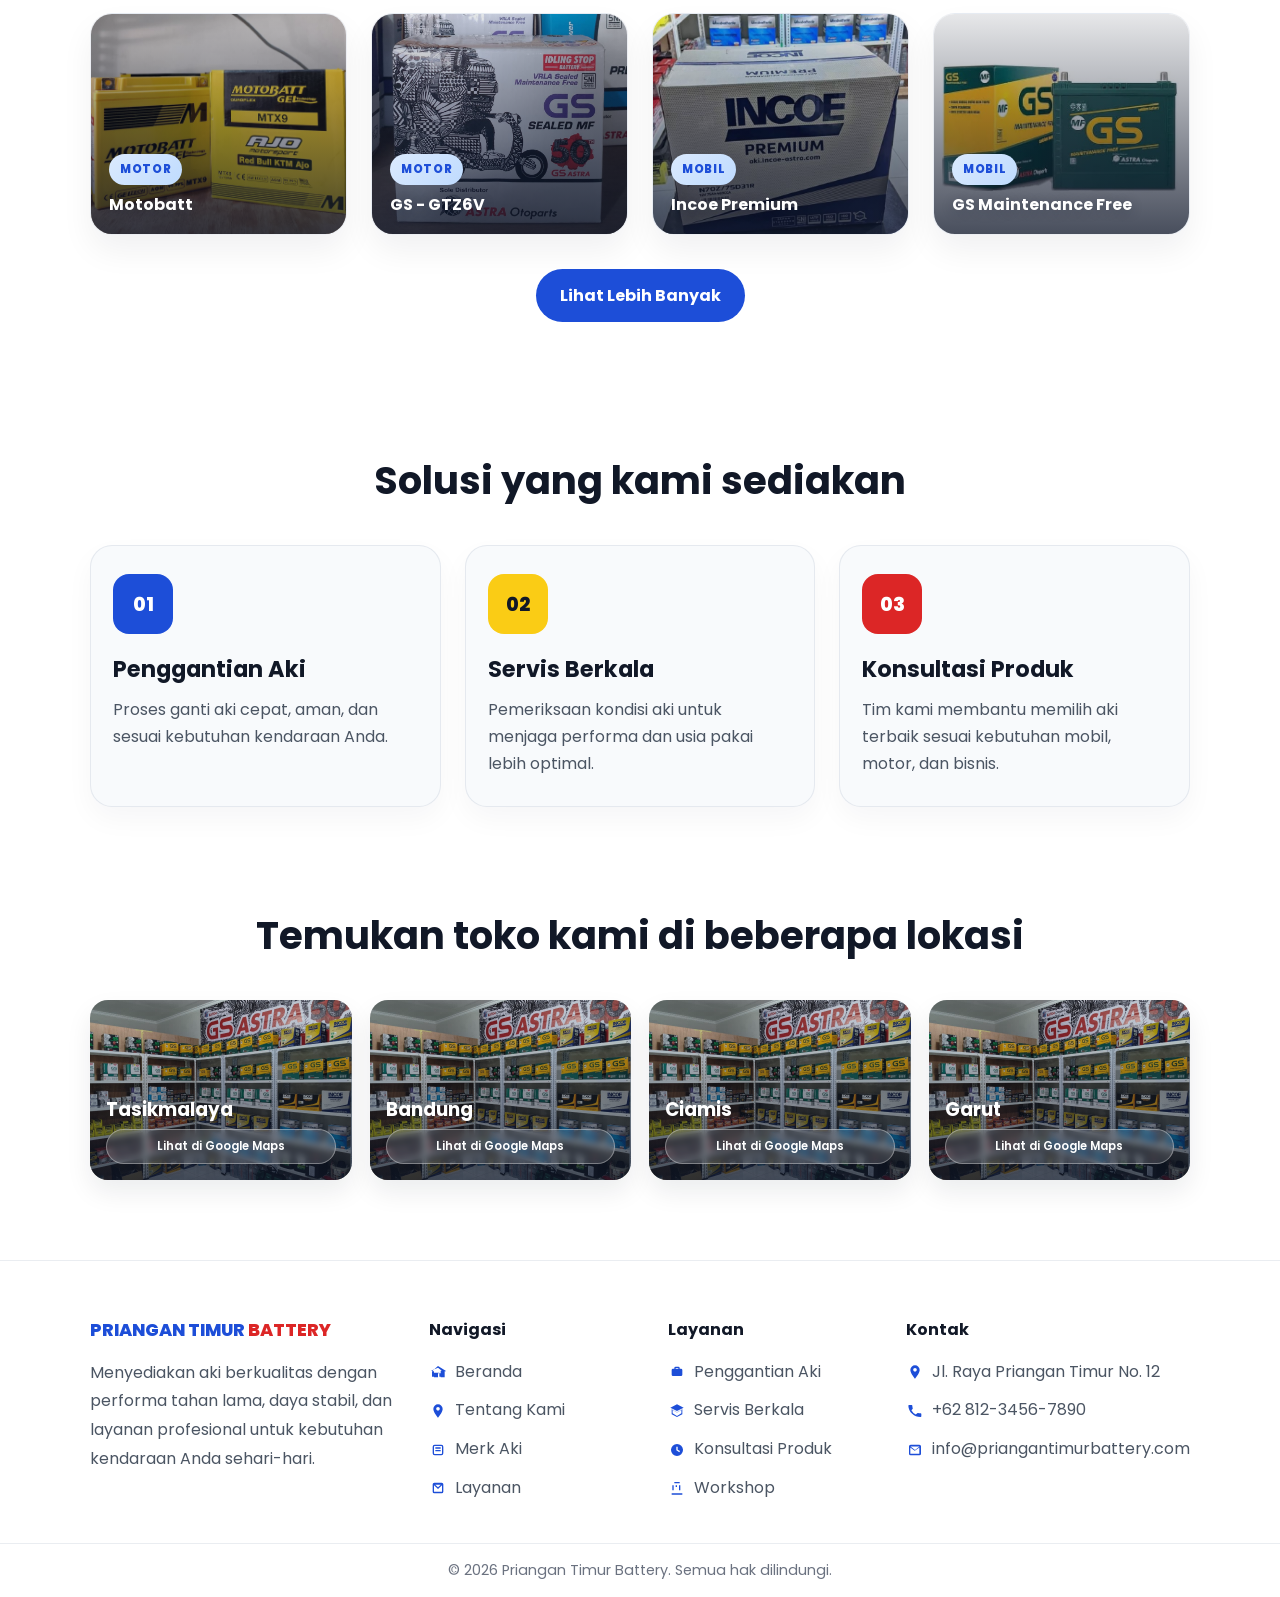
==== commit 59c63c53: "first commit" ====
--- a/index.html
+++ b/index.html
@@ -116,9 +116,6 @@
                                 <h3>Motobatt</h3>
                             </div>
                         </div>
-                        <div class="product-body">
-                            <p>Lorem ipsum, dolor sit amet consectetur adipisicing elit. Molestiae quo nam voluptas harum dignissimos aliquid?</p>
-                        </div>
                     </article>
 
                     <article class="product-card">
@@ -129,9 +126,6 @@
                                 <h3>GS - GTZ6V</h3>
                             </div>
                         </div>
-                        <div class="product-body">
-                            <p>Lorem, ipsum dolor sit amet consectetur adipisicing elit. Dicta, architecto? Animi tempora cumque voluptas sed.</p>
-                        </div>
                     </article>
 
                     <article class="product-card">
@@ -142,9 +136,6 @@
                                 <h3>Incoe Premium</h3>
                             </div>
                         </div>
-                        <div class="product-body">
-                            <p>Lorem ipsum dolor sit amet, consectetur adipisicing elit. Ut, eum sequi error necessitatibus quos rerum.</p>
-                        </div>
                     </article>
 
                     <article class="product-card">
@@ -154,9 +145,6 @@
                                 <span class="product-tag">Mobil</span>
                                 <h3>GS Maintenance Free</h3>
                             </div>
-                        </div>
-                        <div class="product-body">
-                            <p>Lorem ipsum dolor sit amet, consectetur adipisicing elit. Ut, eum sequi error necessitatibus quos rerum.</p>
                         </div>
                     </article>
                 </div>
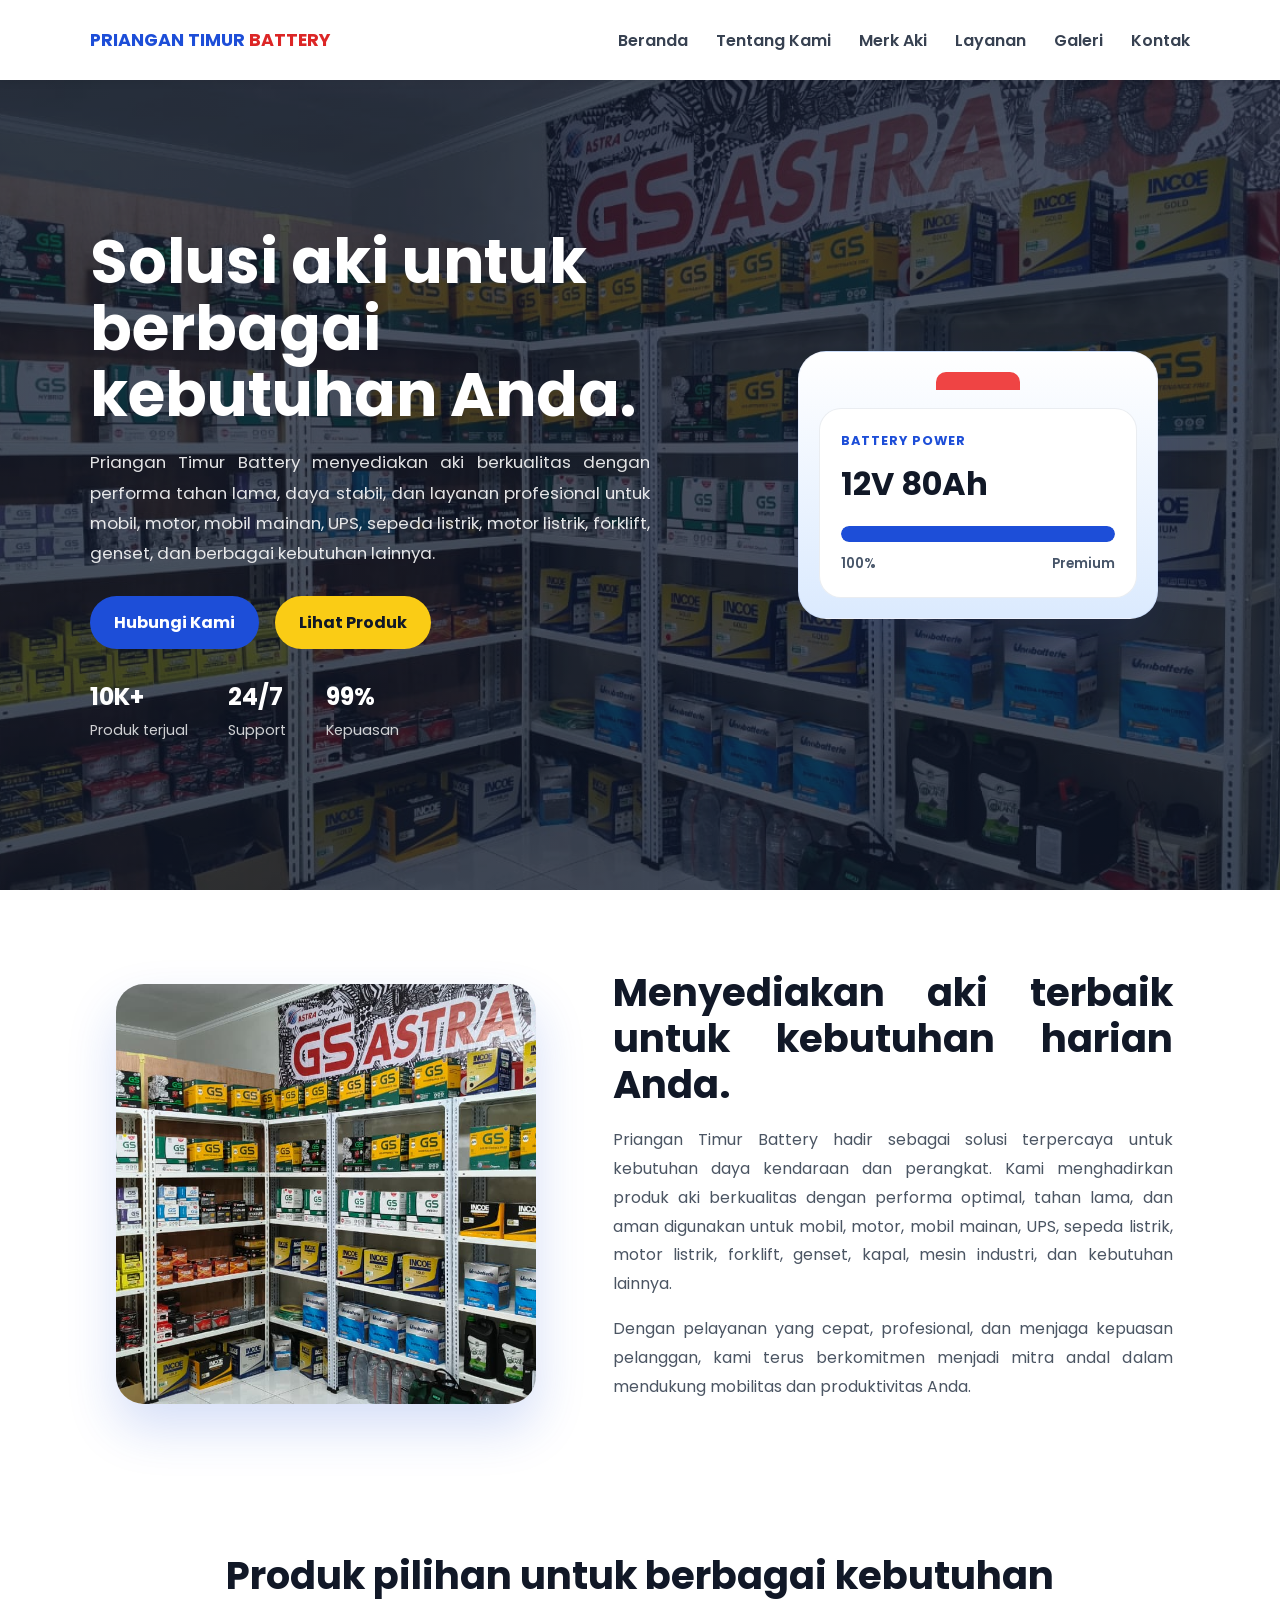
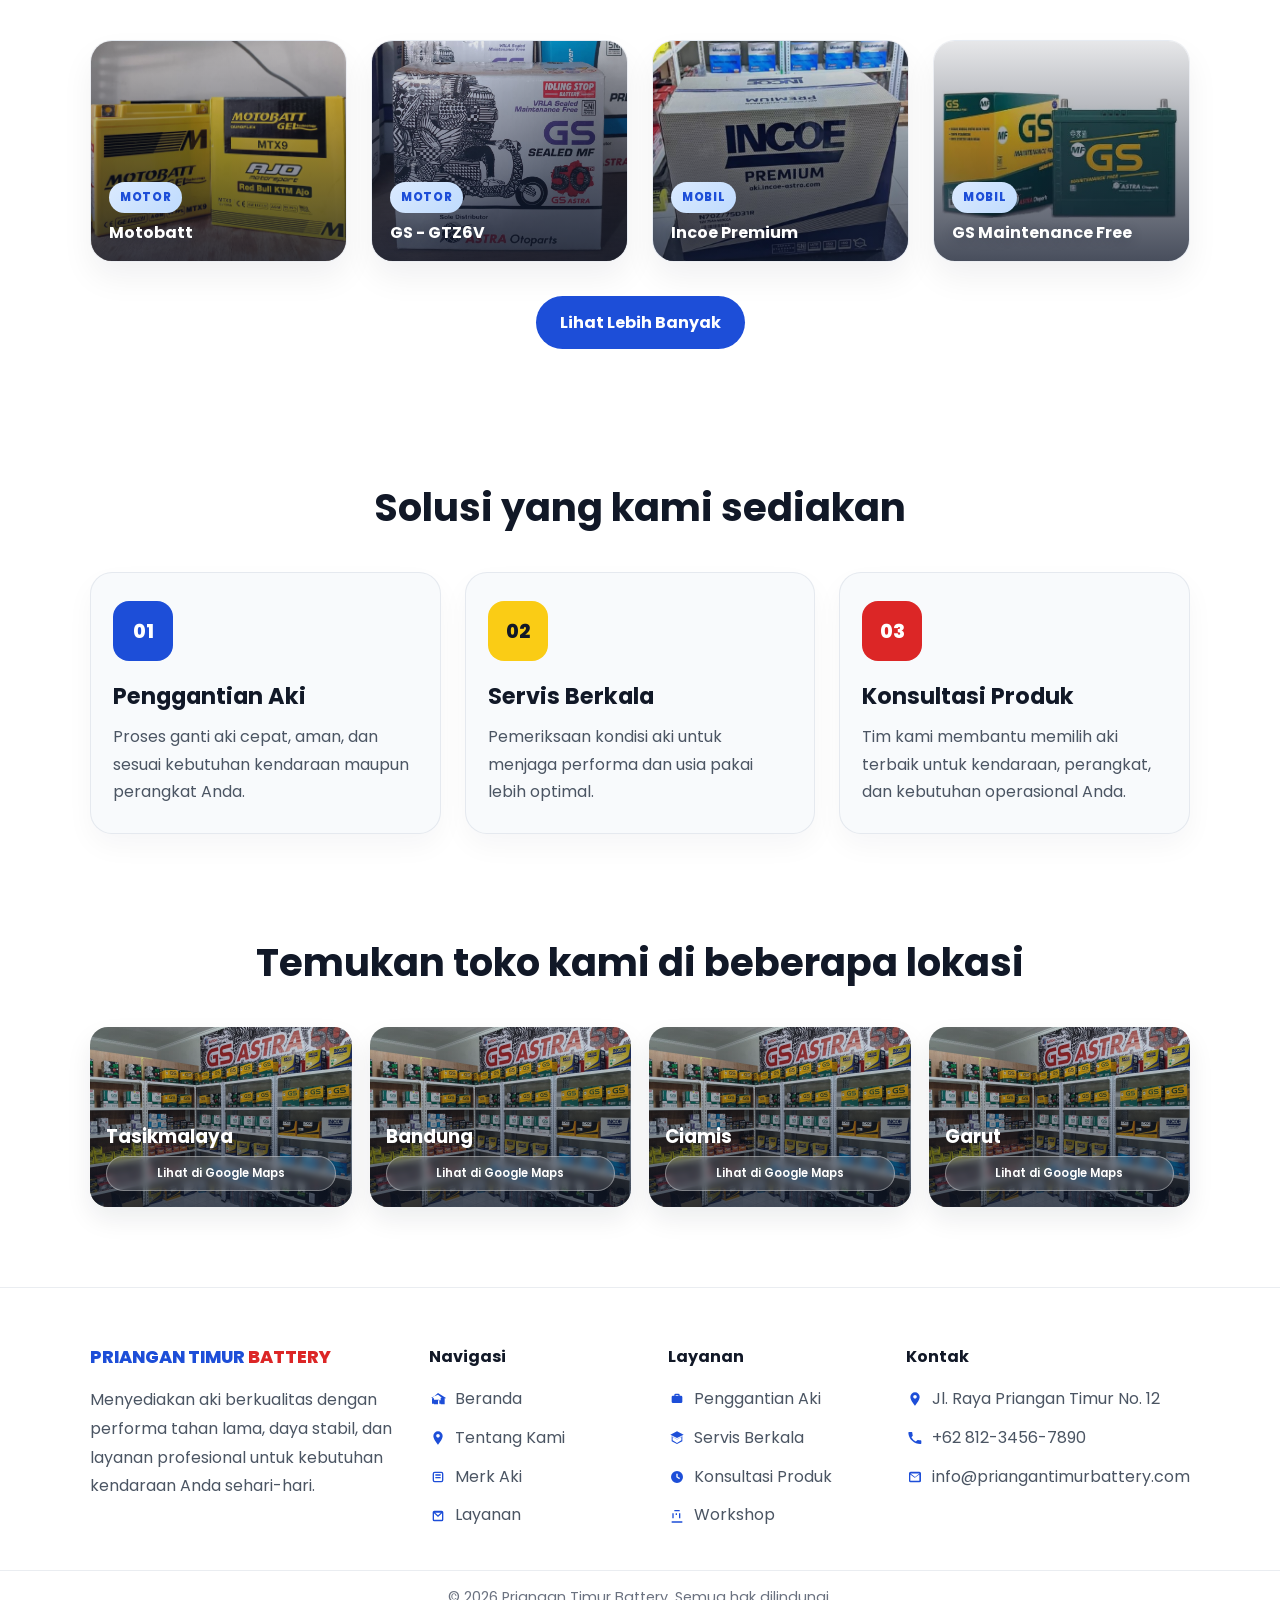
==== commit fe5f1b9e: "first commit" ====
--- a/index.html
+++ b/index.html
@@ -34,10 +34,11 @@
         <section class="hero">
             <div class="container hero-inner">
                 <div class="hero-content">
-                    <h1>Tenaga terbaik untuk kendaraan Anda.</h1>
+                    <h1>Solusi aki untuk berbagai kebutuhan Anda.</h1>
                     <p>
                         Priangan Timur Battery menyediakan aki berkualitas dengan performa tahan lama,
-                        daya stabil, dan layanan profesional untuk kebutuhan mobil, motor, dan kendaraan bisnis.
+                        daya stabil, dan layanan profesional untuk mobil, motor, mobil mainan, UPS, sepeda listrik,
+                        motor listrik, forklift, genset, dan berbagai kebutuhan lainnya.
                     </p>
 
                     <div class="hero-actions">
@@ -89,9 +90,10 @@
                 <div class="about-content">
                     <h2>Menyediakan aki terbaik untuk kebutuhan harian Anda.</h2>
                     <p>
-                        Priangan Timur Battery hadir sebagai solusi terpercaya untuk kebutuhan daya kendaraan.
+                        Priangan Timur Battery hadir sebagai solusi terpercaya untuk kebutuhan daya kendaraan dan perangkat.
                         Kami menghadirkan produk aki berkualitas dengan performa optimal, tahan lama, dan aman
-                        digunakan untuk mobil, motor, maupun kebutuhan kapal dan mesin industri.
+                        digunakan untuk mobil, motor, mobil mainan, UPS, sepeda listrik, motor listrik, forklift,
+                        genset, kapal, mesin industri, dan kebutuhan lainnya.
                     </p>
                     <p>
                         Dengan pelayanan yang cepat, profesional, dan menjaga kepuasan pelanggan, kami terus
@@ -104,7 +106,7 @@
         <section class="products" id="products">
             <div class="container">
                 <div class="section-heading">
-                    <h2>Produk pilihan untuk kendaraan Anda</h2>
+                    <h2>Produk pilihan untuk berbagai kebutuhan</h2>
                 </div>
 
                 <div class="product-grid">
@@ -165,7 +167,7 @@
                     <div class="service-card">
                         <div class="service-icon blue">01</div>
                         <h3>Penggantian Aki</h3>
-                        <p>Proses ganti aki cepat, aman, dan sesuai kebutuhan kendaraan Anda.</p>
+                        <p>Proses ganti aki cepat, aman, dan sesuai kebutuhan kendaraan maupun perangkat Anda.</p>
                     </div>
 
                     <div class="service-card">
@@ -177,7 +179,7 @@
                     <div class="service-card">
                         <div class="service-icon red">03</div>
                         <h3>Konsultasi Produk</h3>
-                        <p>Tim kami membantu memilih aki terbaik sesuai kebutuhan mobil, motor, dan bisnis.</p>
+                        <p>Tim kami membantu memilih aki terbaik untuk kendaraan, perangkat, dan kebutuhan operasional Anda.</p>
                     </div>
                 </div>
             </div>
--- a/css/style.css
+++ b/css/style.css
@@ -308,7 +308,6 @@
 }
 
 .product-card:hover {
-    transform: translateY(-6px);
     box-shadow: 0 22px 38px rgba(15, 23, 42, 0.12);
 }
 
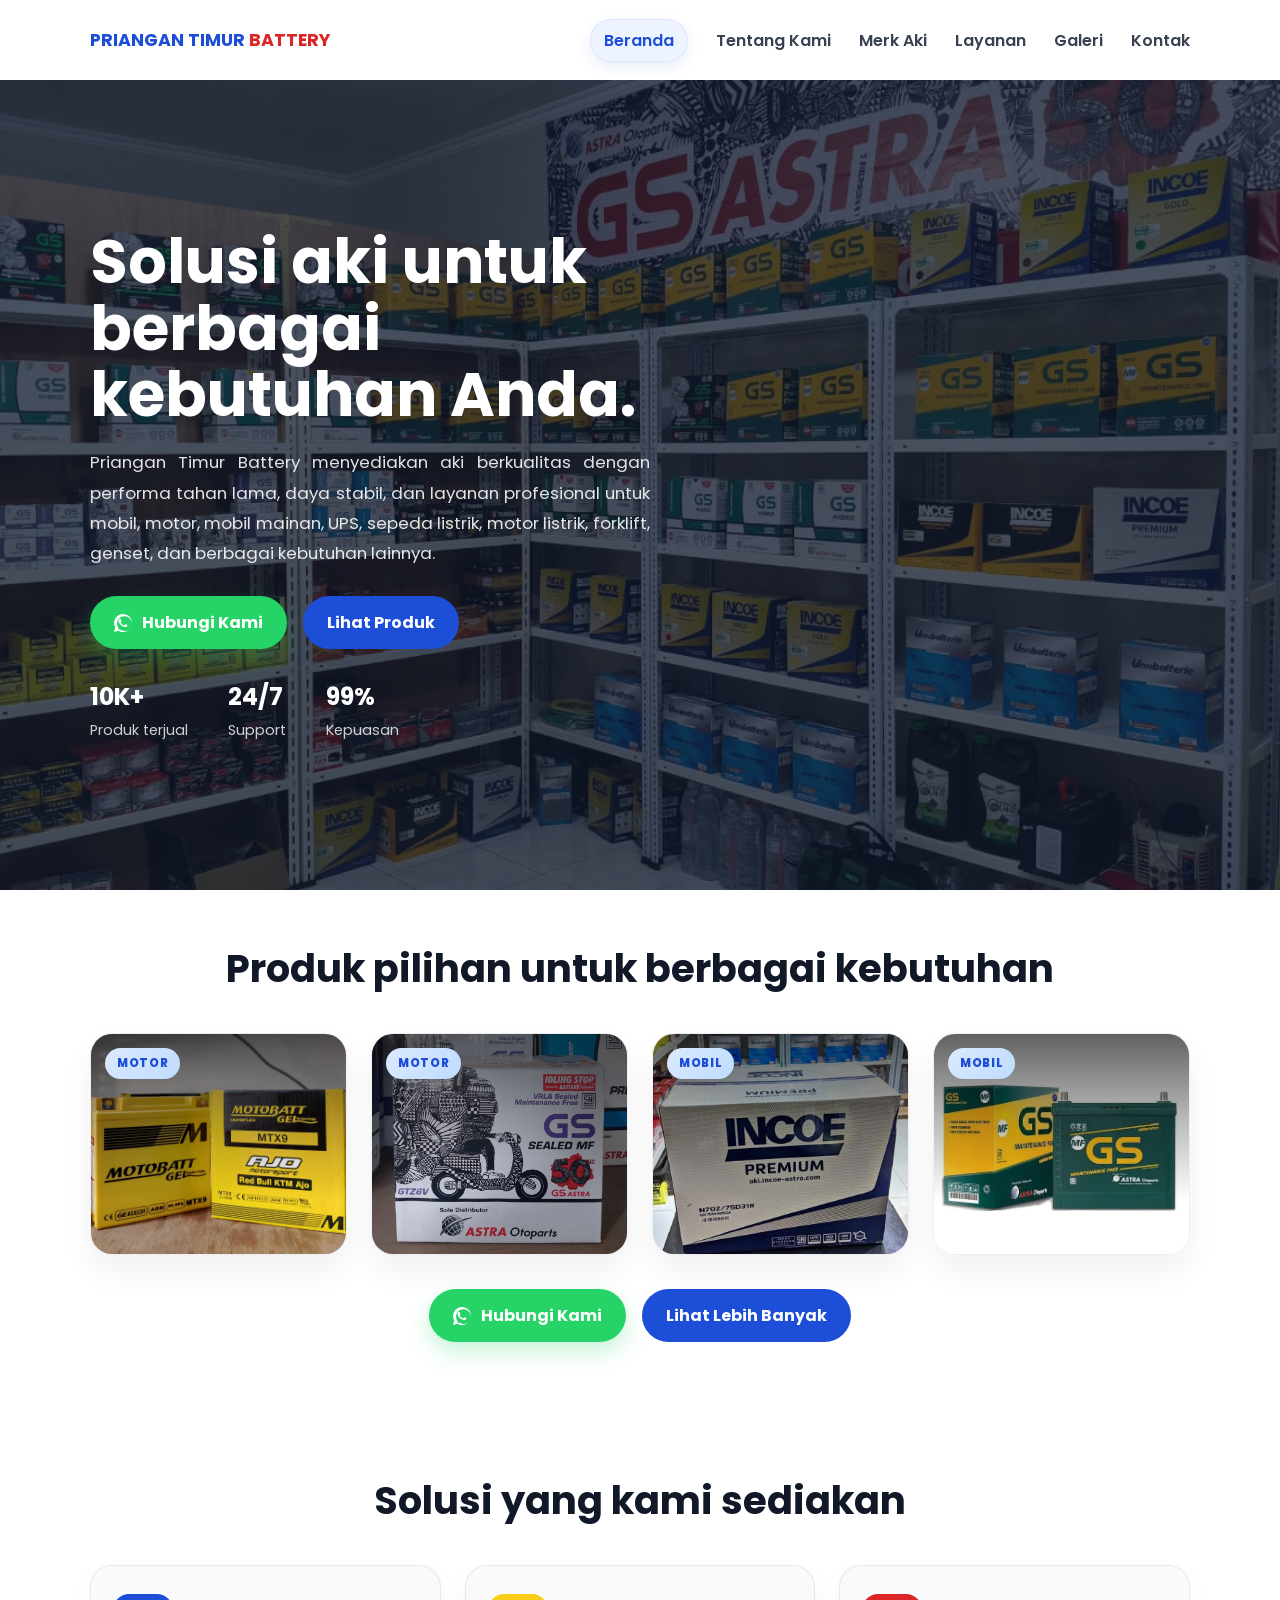
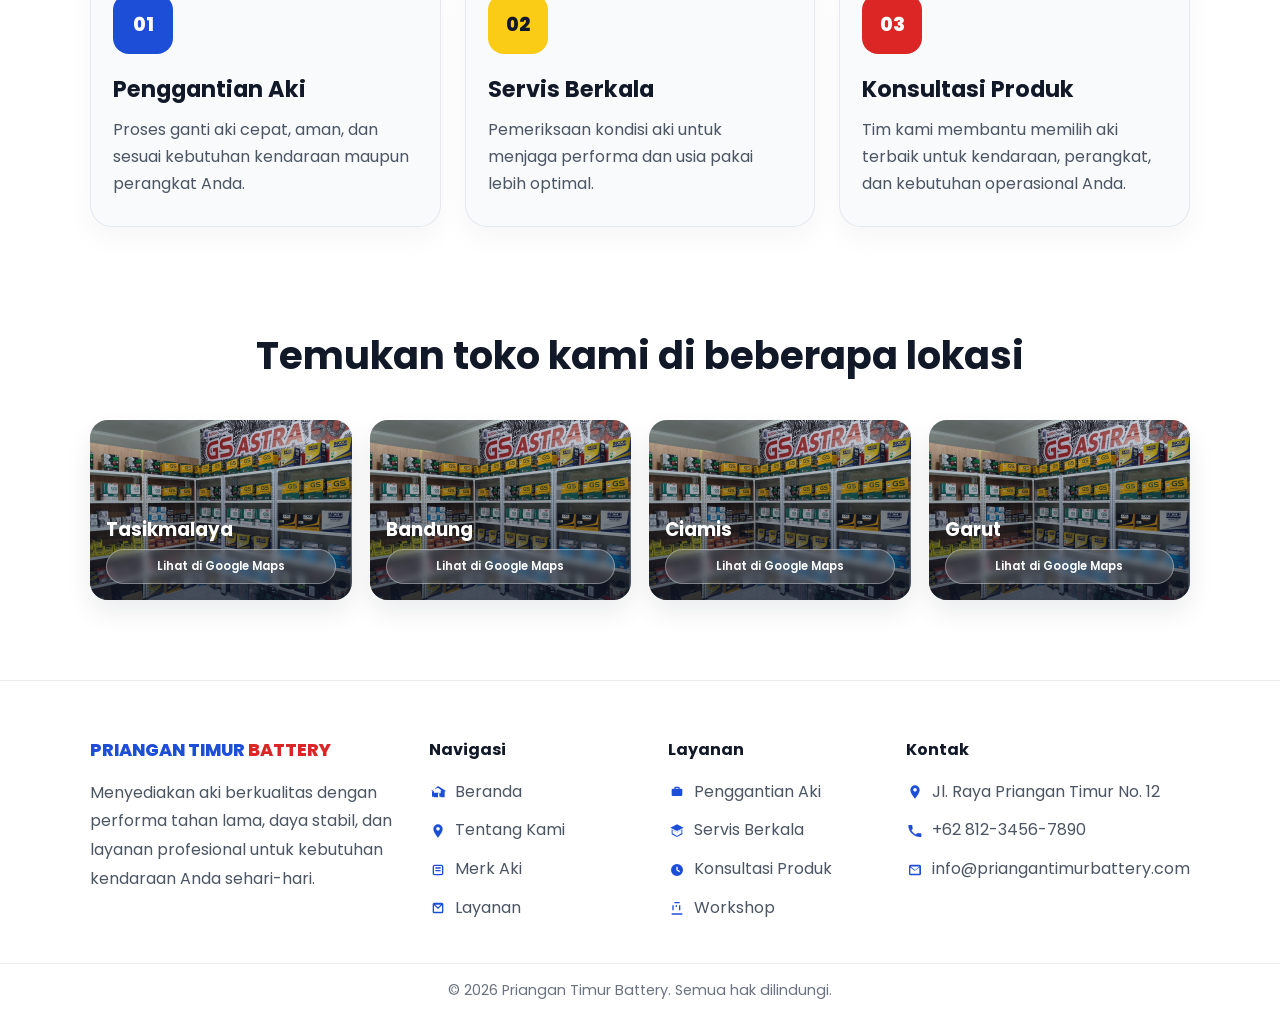
==== commit 4553643f: "first commit" ====
--- a/index.html
+++ b/index.html
@@ -20,10 +20,10 @@
             </div>
 
             <nav class="menu" aria-label="Main navigation">
-                <a href="index.html">Beranda</a>
+                <a class="active" href="index.html">Beranda</a>
                 <a href="tentang_kami.html">Tentang Kami</a>
                 <a href="merk_aki.html">Merk Aki</a>
-                <a href="#">Layanan</a>
+                <a href="layanan.html">Layanan</a>
                 <a href="#">Galeri</a>
                 <a href="#">Kontak</a>
             </nav>
@@ -42,8 +42,13 @@
                     </p>
 
                     <div class="hero-actions">
-                        <a href="#" class="btn btn-primary">Hubungi Kami</a>
-                        <a href="#" class="btn btn-secondary">Lihat Produk</a>
+                        <a href="#" class="btn btn-whatsapp">
+                            <svg viewBox="0 0 24 24" aria-hidden="true" focusable="false">
+                                <path d="M20.52 3.48A11.86 11.86 0 0 0 12.08 0C5.5 0 .06 5.45.06 12.13c0 2.13.56 4.22 1.63 6.06L0 24l6.02-1.58a11.98 11.98 0 0 0 5.99 1.82h.01c6.58 0 11.96-5.45 11.96-12.13 0-3.25-1.27-6.31-3.46-8.63ZM12.08 22c-1.72 0-3.4-.46-4.87-1.33L6.5 21l-.9-2.92a9.92 9.92 0 0 1-1.5-5.08c0-5.45 4.44-9.87 9.9-9.87a9.86 9.86 0 0 1 9.88 9.87c0 5.43-4.44 9.87-9.88 9.87Zm5.44-7.41c-.3-.15-1.8-.89-2.08-.99-.27-.1-.47-.15-.67.15-.2.3-.77.99-.95 1.19-.18.2-.35.22-.65.08-.3-.15-1.27-.47-2.42-1.49-.9-.8-1.51-1.8-1.68-2.1-.18-.3-.02-.46.13-.61.14-.14.3-.35.45-.52.15-.17.2-.3.3-.5.1-.2.05-.38-.03-.53-.08-.15-.67-1.62-.92-2.22-.24-.58-.49-.5-.67-.51l-.57-.01c-.2 0-.53.08-.8.38-.27.3-1.02 1-1.02 2.43s1.05 2.82 1.2 3.02c.15.2 2.06 3.14 4.98 4.4.7.3 1.24.48 1.66.61.7.22 1.34.19 1.84.11.56-.08 1.8-.73 2.05-1.43.25-.7.25-1.31.18-1.43-.07-.13-.27-.2-.57-.35Z"/>
+                            </svg>
+                            <span>Hubungi Kami</span>
+                        </a>
+                        <a href="merk_aki.html" class="btn btn-primary">Lihat Produk</a>
                     </div>
 
                     <div class="hero-stats">
@@ -61,45 +66,6 @@
                         </div>
                     </div>
                 </div>
-
-                <div class="hero-visual">
-                    <div class="battery-card">
-                        <div class="battery-top"></div>
-                        <div class="battery-body">
-                            <span class="battery-label">Battery Power</span>
-                            <h3>12V 80Ah</h3>
-                            <div class="battery-meter">
-                                <span></span>
-                            </div>
-                            <div class="battery-info">
-                                <small>100%</small>
-                                <small>Premium</small>
-                            </div>
-                        </div>
-                    </div>
-                </div>
-            </div>
-        </section>
-
-        <section class="about" id="about">
-            <div class="container about-inner">
-                <div class="about-image">
-                    <img src="img/hero.jpeg" alt="Tentang Priangan Timur Battery" class="about-box">
-                </div>
-
-                <div class="about-content">
-                    <h2>Menyediakan aki terbaik untuk kebutuhan harian Anda.</h2>
-                    <p>
-                        Priangan Timur Battery hadir sebagai solusi terpercaya untuk kebutuhan daya kendaraan dan perangkat.
-                        Kami menghadirkan produk aki berkualitas dengan performa optimal, tahan lama, dan aman
-                        digunakan untuk mobil, motor, mobil mainan, UPS, sepeda listrik, motor listrik, forklift,
-                        genset, kapal, mesin industri, dan kebutuhan lainnya.
-                    </p>
-                    <p>
-                        Dengan pelayanan yang cepat, profesional, dan menjaga kepuasan pelanggan, kami terus
-                        berkomitmen menjadi mitra andal dalam mendukung mobilitas dan produktivitas Anda.
-                    </p>
-                </div>
             </div>
         </section>
 
@@ -113,45 +79,39 @@
                     <article class="product-card">
                         <div class="product-image-wrap">
                             <img src="img/produk-1.jpg" alt="" class="product-image">
-                            <div class="product-overlay">
-                                <span class="product-tag">Motor</span>
-                                <h3>Motobatt</h3>
-                            </div>
+                            <span class="product-tag">Motor</span>
                         </div>
                     </article>
 
                     <article class="product-card">
                         <div class="product-image-wrap">
                             <img src="img/produk-2.jpg" alt="" class="product-image">
-                            <div class="product-overlay">
-                                <span class="product-tag">Motor</span>
-                                <h3>GS - GTZ6V</h3>
-                            </div>
+                            <span class="product-tag">Motor</span>
                         </div>
                     </article>
 
                     <article class="product-card">
                         <div class="product-image-wrap">
                             <img src="img/produk-5.jpg" alt="" class="product-image">
-                            <div class="product-overlay">
-                                <span class="product-tag">Mobil</span>
-                                <h3>Incoe Premium</h3>
-                            </div>
+                            <span class="product-tag">Mobil</span>
                         </div>
                     </article>
 
                     <article class="product-card">
                         <div class="product-image-wrap">
                             <img src="img/produk-10.jpg" alt="" class="product-image">
-                            <div class="product-overlay">
-                                <span class="product-tag">Mobil</span>
-                                <h3>GS Maintenance Free</h3>
-                            </div>
+                            <span class="product-tag">Mobil</span>
                         </div>
                     </article>
                 </div>
 
                 <div class="product-action">
+                    <a href="#" class="btn btn-whatsapp">
+                        <svg viewBox="0 0 24 24" aria-hidden="true" focusable="false">
+                            <path d="M20.52 3.48A11.86 11.86 0 0 0 12.08 0C5.5 0 .06 5.45.06 12.13c0 2.13.56 4.22 1.63 6.06L0 24l6.02-1.58a11.98 11.98 0 0 0 5.99 1.82h.01c6.58 0 11.96-5.45 11.96-12.13 0-3.25-1.27-6.31-3.46-8.63ZM12.08 22c-1.72 0-3.4-.46-4.87-1.33L6.5 21l-.9-2.92a9.92 9.92 0 0 1-1.5-5.08c0-5.45 4.44-9.87 9.9-9.87a9.86 9.86 0 0 1 9.88 9.87c0 5.43-4.44 9.87-9.88 9.87Zm5.44-7.41c-.3-.15-1.8-.89-2.08-.99-.27-.1-.47-.15-.67.15-.2.3-.77.99-.95 1.19-.18.2-.35.22-.65.08-.3-.15-1.27-.47-2.42-1.49-.9-.8-1.51-1.8-1.68-2.1-.18-.3-.02-.46.13-.61.14-.14.3-.35.45-.52.15-.17.2-.3.3-.5.1-.2.05-.38-.03-.53-.08-.15-.67-1.62-.92-2.22-.24-.58-.49-.5-.67-.51l-.57-.01c-.2 0-.53.08-.8.38-.27.3-1.02 1-1.02 2.43s1.05 2.82 1.2 3.02c.15.2 2.06 3.14 4.98 4.4.7.3 1.24.48 1.66.61.7.22 1.34.19 1.84.11.56-.08 1.8-.73 2.05-1.43.25-.7.25-1.31.18-1.43-.07-.13-.27-.2-.57-.35Z"/>
+                        </svg>
+                        <span>Hubungi Kami</span>
+                    </a>
                     <a href="merk_aki.html" class="btn btn-primary">Lihat Lebih Banyak</a>
                 </div>
             </div>
--- a/css/style.css
+++ b/css/style.css
@@ -19,9 +19,7 @@
     position: sticky;
     top: 0;
     z-index: 1000;
-    background: rgba(255, 255, 255, 0.95);
-    backdrop-filter: blur(8px);
-    box-shadow: 0 2px 8px rgba(0, 0, 0, 0.08);
+    background: white;
 }
 
 .nav-inner {
@@ -55,10 +53,35 @@
 }
 
 .menu a {
+    position: relative;
     text-decoration: none;
     color: #374151;
     font-weight: 600;
-    transition: color 0.2s ease;
+    transition: color 0.2s ease, transform 0.2s ease;
+}
+
+.menu a:hover {
+    color: #1d4ed8;
+    transform: translateY(-1px);
+}
+
+.menu a.active {
+    padding: 9px 14px;
+    border-radius: 999px;
+    color: #1d4ed8;
+    background: #eef4ff;
+    box-shadow: inset 0 0 0 1px rgba(29, 78, 216, 0.08), 0 5px 14px rgba(29, 78, 216, 0.1);
+}
+
+.menu a.active::after {
+    position: absolute;
+    right: 50%;
+    bottom: 3px;
+    width: 4px;
+    height: 4px;
+    border-radius: 50%;
+    content: "";
+    transform: translateX(50%);
 }
 
 .hero {
@@ -113,7 +136,10 @@
 }
 
 .btn {
-    display: inline-block;
+    display: inline-flex;
+    align-items: center;
+    justify-content: center;
+    gap: 10px;
     padding: 14px 24px;
     border-radius: 999px;
     text-decoration: none;
@@ -121,6 +147,13 @@
     transition: 0.2s ease;
 }
 
+.btn svg {
+    width: 18px;
+    height: 18px;
+    fill: currentColor;
+    flex-shrink: 0;
+}
+
 .btn-primary {
     background: #1d4ed8;
     color: #ffffff;
@@ -130,13 +163,14 @@
     background: #1e40af;
 }
 
-.btn-secondary {
-    background: #facc15;
-    color: #111827;
-}
-
-.btn-secondary:hover {
-    background: #eab308;
+.btn-whatsapp {
+    background: #25d366;
+    color: #ffffff;
+    box-shadow: 0 10px 22px rgba(37, 211, 102, 0.25);
+}
+
+.btn-whatsapp:hover {
+    background: #1ebc5d;
 }
 
 .hero-stats {
@@ -160,121 +194,6 @@
 .hero-stats span {
     color: rgba(255, 255, 255, 0.8);
     font-size: 0.9rem;
-}
-
-.hero-visual {
-    display: flex;
-    justify-content: center;
-}
-
-.battery-card {
-    width: min(360px, 100%);
-    background: linear-gradient(180deg, #ffffff 0%, #dbeafe 100%);
-    border: 1px solid rgba(29, 78, 216, 0.08);
-    border-radius: 28px;
-    padding: 20px;
-    box-shadow: 0 26px 60px rgba(30, 64, 175, 0.12);
-}
-
-.battery-top {
-    width: 84px;
-    height: 18px;
-    background: #ef4444;
-    border-radius: 10px 10px 0 0;
-    margin: 0 auto 18px;
-}
-
-.battery-body {
-    background: #ffffff;
-    border-radius: 22px;
-    padding: 24px 22px;
-    box-shadow: inset 0 0 0 1px rgba(148, 163, 184, 0.2);
-}
-
-.battery-label {
-    display: block;
-    font-size: 0.8rem;
-    font-weight: 700;
-    letter-spacing: 0.08em;
-    text-transform: uppercase;
-    color: #1d4ed8;
-    margin-bottom: 10px;
-}
-
-.battery-body h3 {
-    font-size: 2rem;
-    color: #111827;
-    margin-bottom: 18px;
-}
-
-.battery-meter {
-    width: 100%;
-    height: 16px;
-    background: #e5e7eb;
-    border-radius: 999px;
-    overflow: hidden;
-    margin-bottom: 12px;
-}
-
-.battery-meter span {
-    display: block;
-    width: 100%;
-    height: 100%;
-    background: #1d4ed8;
-    border-radius: inherit;
-}
-
-.battery-info {
-    display: flex;
-    justify-content: space-between;
-    color: #475569;
-    font-weight: 600;
-}
-
-.about {
-    padding: 80px 0;
-    background: #ffffff;
-}
-
-.about-inner {
-    display: grid;
-    grid-template-columns: 0.9fr 1.1fr;
-    align-items: center;
-    gap: 50px;
-}
-
-.about-image {
-    display: flex;
-    justify-content: center;
-}
-
-.about-box {
-    width: min(420px, 100%);
-    height: 420px;
-    border-radius: 28px;
-    object-fit: cover;
-    display: block;
-    box-shadow: 0 24px 50px rgba(29, 78, 216, 0.18);
-}
-
-.about-content {
-    max-width: 560px;
-}
-
-.about-content h2 {
-    font-size: clamp(2rem, 3vw, 2.5rem);
-    color: #111827;
-    line-height: 1.2;
-    margin-bottom: 18px;
-    text-align: justify;
-}
-
-.about-content p {
-    font-size: 1rem;
-    line-height: 1.8;
-    color: #4b5563;
-    margin-bottom: 16px;
-    text-align: justify;
 }
 
 .products {
@@ -299,7 +218,6 @@
 }
 
 .product-card {
-    background: linear-gradient(180deg, #ffffff 0%, #f8fbff 100%);
     border: 1px solid rgba(148, 163, 184, 0.18);
     border-radius: 22px;
     overflow: hidden;
@@ -307,15 +225,20 @@
     transition: transform 0.25s ease, box-shadow 0.25s ease;
 }
 
-.product-card:hover {
-    box-shadow: 0 22px 38px rgba(15, 23, 42, 0.12);
-}
-
 .product-image-wrap {
     position: relative;
     height: 220px;
     overflow: hidden;
     background: #f3f4f6;
+}
+
+.product-image-wrap::after {
+    position: absolute;
+    inset: 0;
+    z-index: 1;
+    background: linear-gradient(180deg, rgba(0, 0, 0, 0.62) 0%, rgba(0, 0, 0, 0.28) 38%, rgba(0, 0, 0, 0) 76%);
+    content: '';
+    pointer-events: none;
 }
 
 .product-image {
@@ -330,21 +253,13 @@
     transform: scale(1.04);
 }
 
-.product-overlay {
-    position: absolute;
-    inset: 0;
-    display: flex;
-    flex-direction: column;
-    justify-content: flex-end;
-    align-items: flex-start;
-    padding: 18px;
-    background: linear-gradient(180deg, rgba(15, 23, 42, 0.1) 0%, rgba(15, 23, 42, 0.76) 100%);
-}
-
 .product-tag {
+    position: absolute;
+    top: 14px;
+    left: 14px;
+    z-index: 2;
     display: inline-block;
-    margin-bottom: 10px;
-    padding: 7px 11px;
+    padding: 7px 12px;
     border-radius: 999px;
     background: linear-gradient(135deg, #dbeafe, #bfdbfe);
     color: #1d4ed8;
@@ -354,27 +269,11 @@
     text-transform: uppercase;
 }
 
-.product-overlay h3 {
-    margin: 0;
-    font-size: 1rem;
-    color: #ffffff;
-    line-height: 1.3;
-    text-shadow: 0 2px 12px rgba(15, 23, 42, 0.3);
-}
-
-.product-body {
-    padding: 18px 18px 22px;
-}
-
-.product-card p {
-    margin: 0;
-    color: #4b5563;
-    line-height: 1.7;
-}
-
 .product-action {
     display: flex;
     justify-content: center;
+    align-items: center;
+    gap: 16px;
     margin-top: 34px;
 }
 
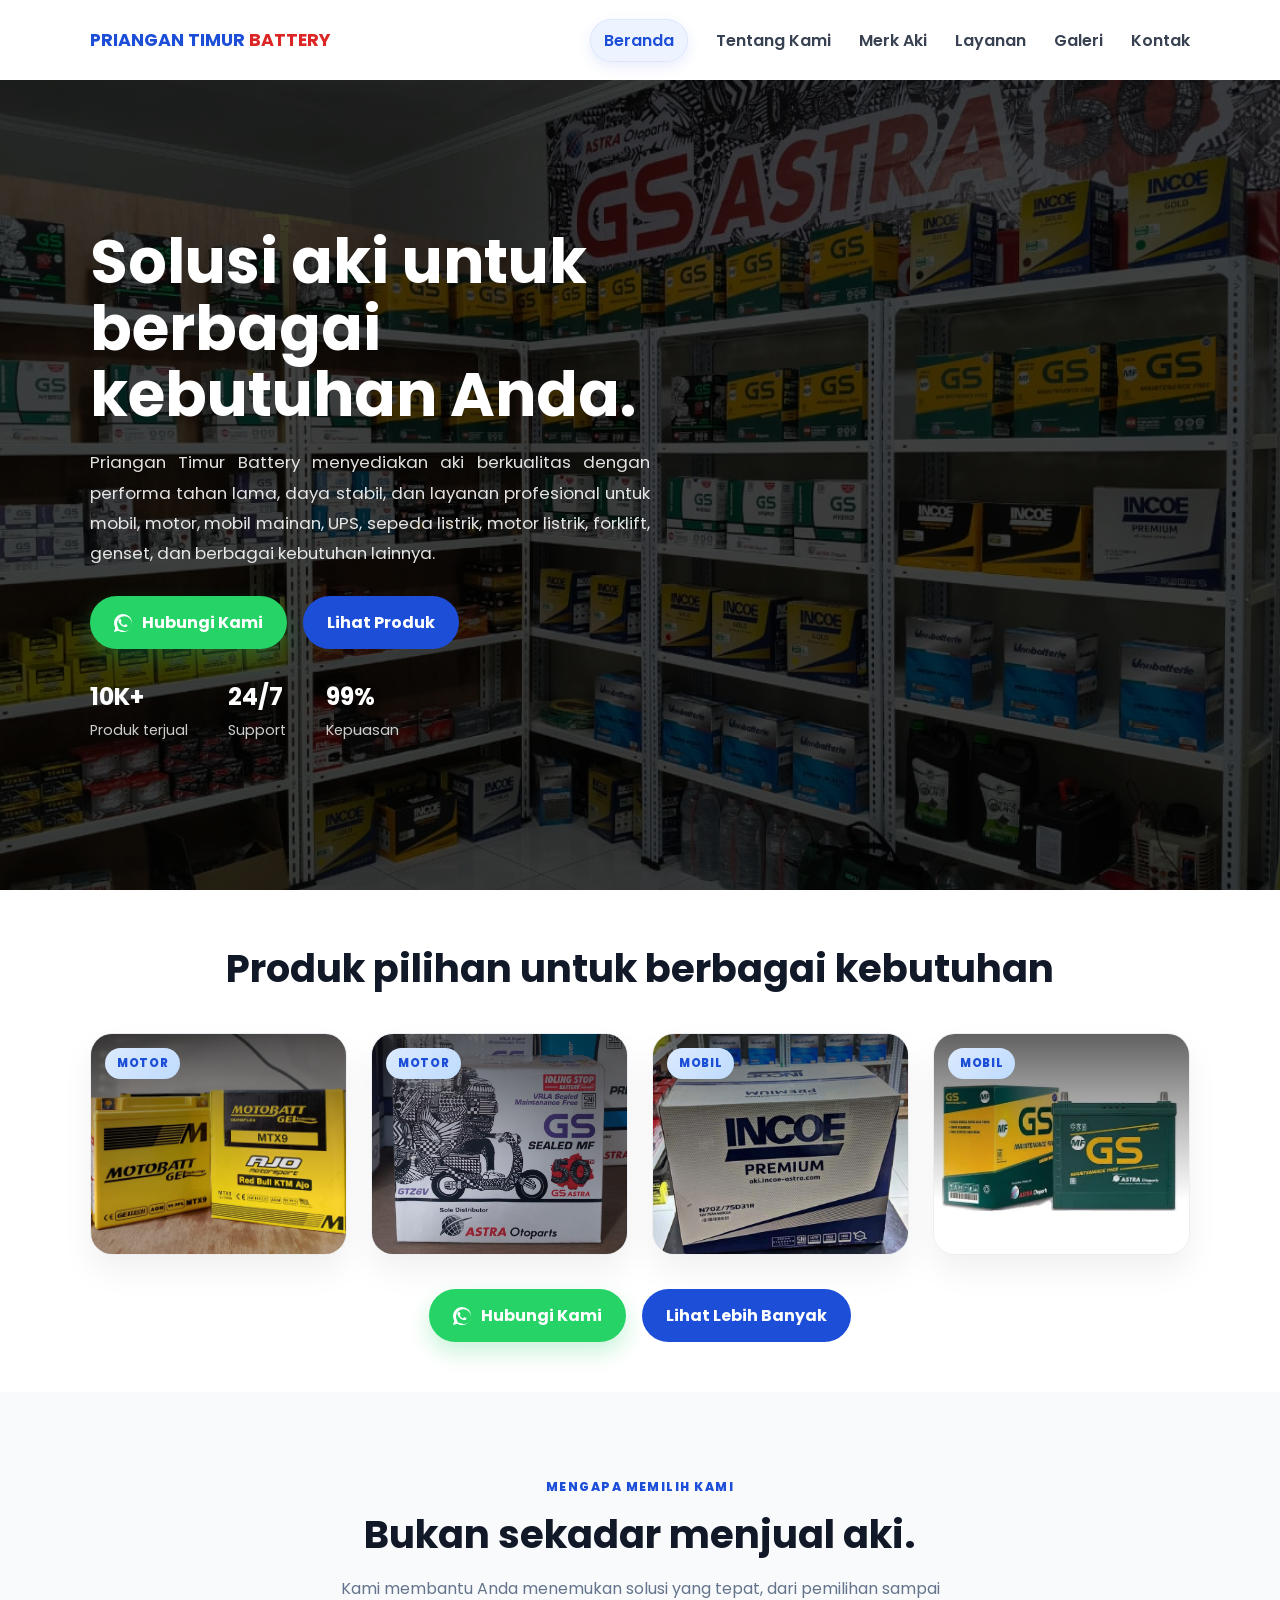
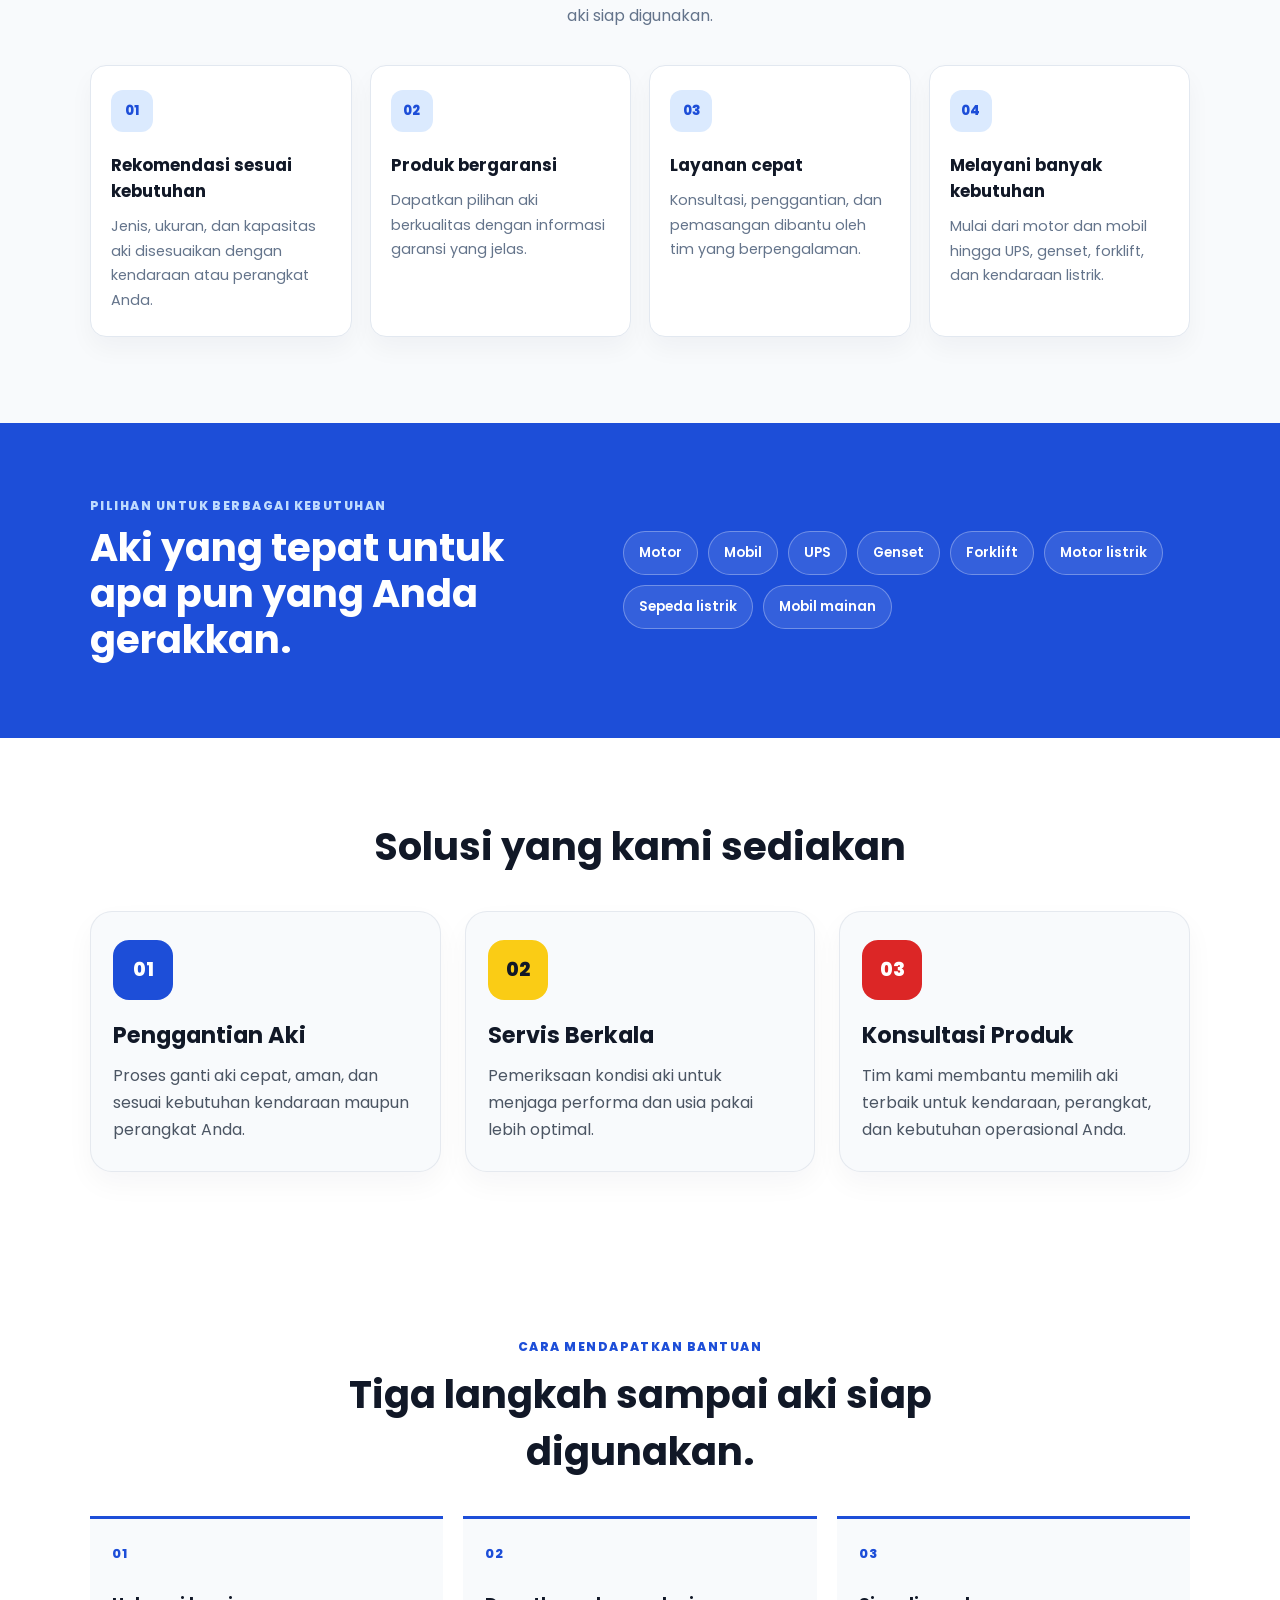
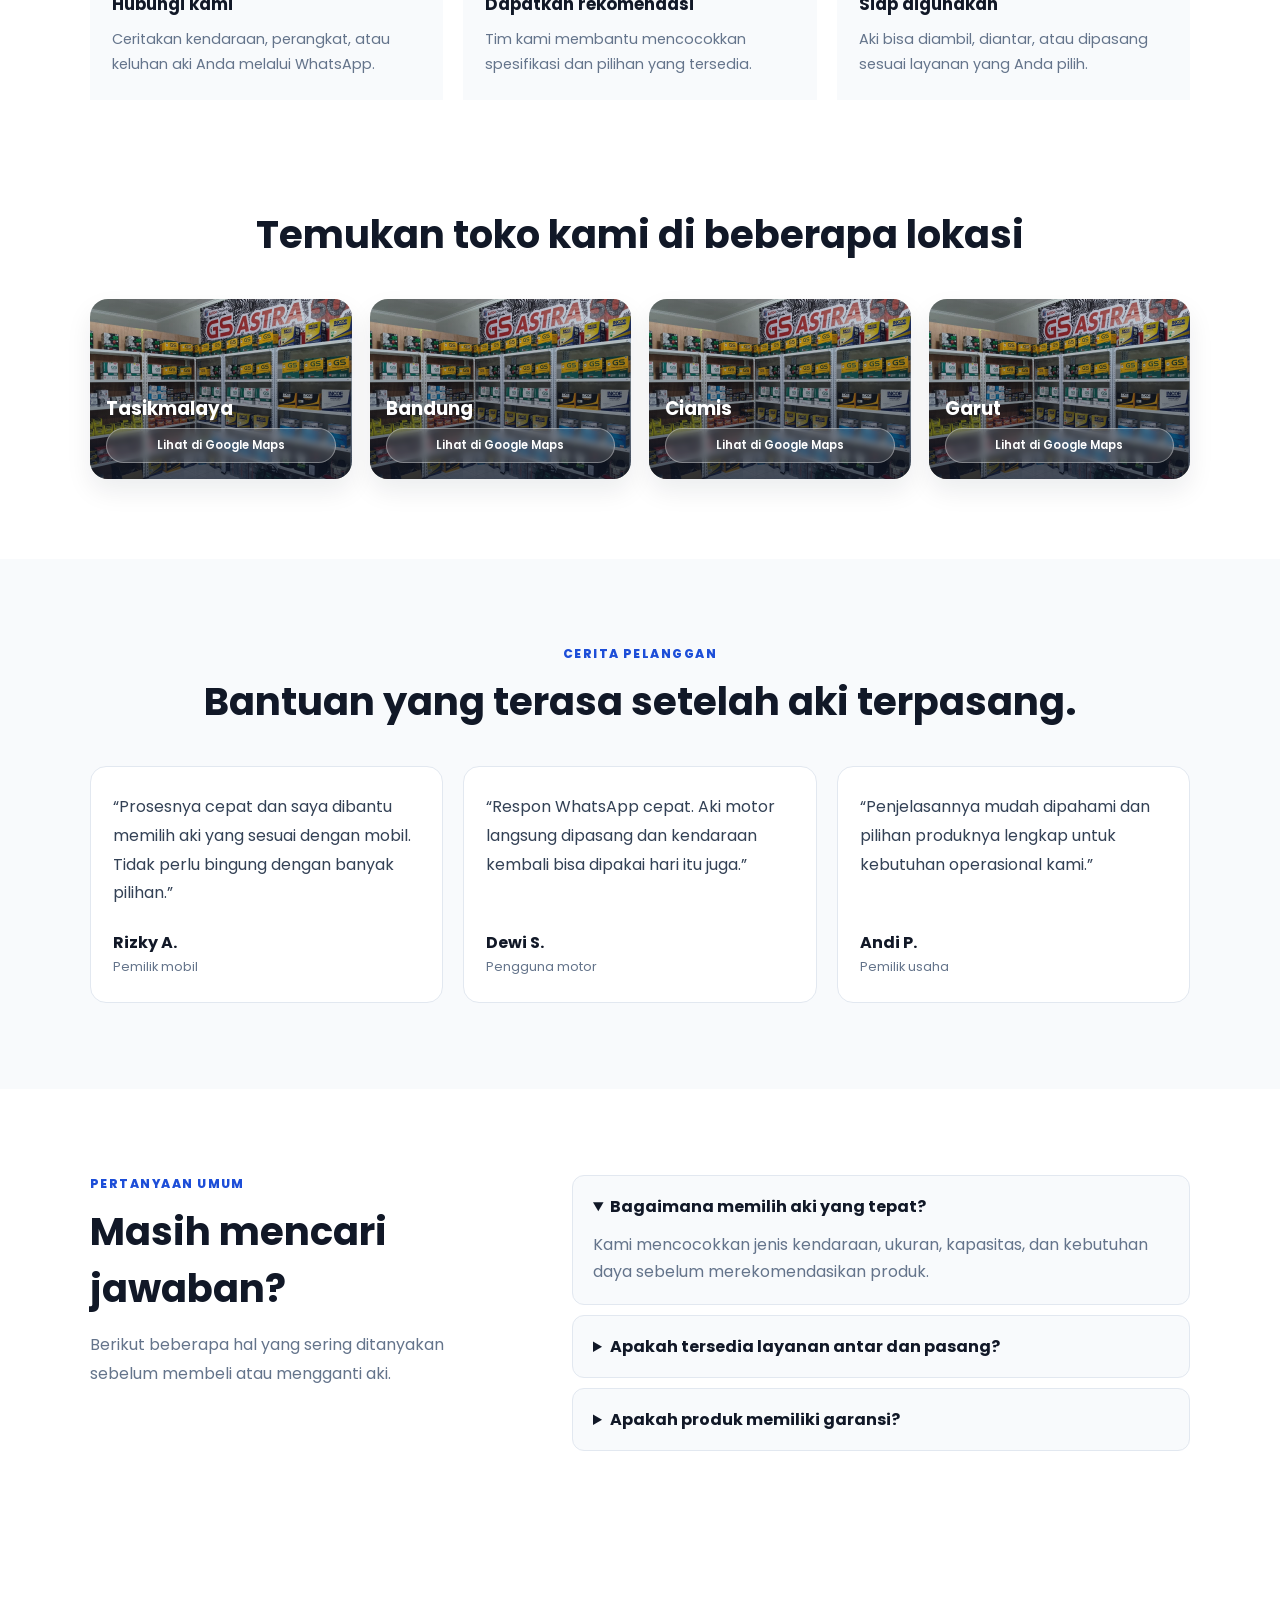
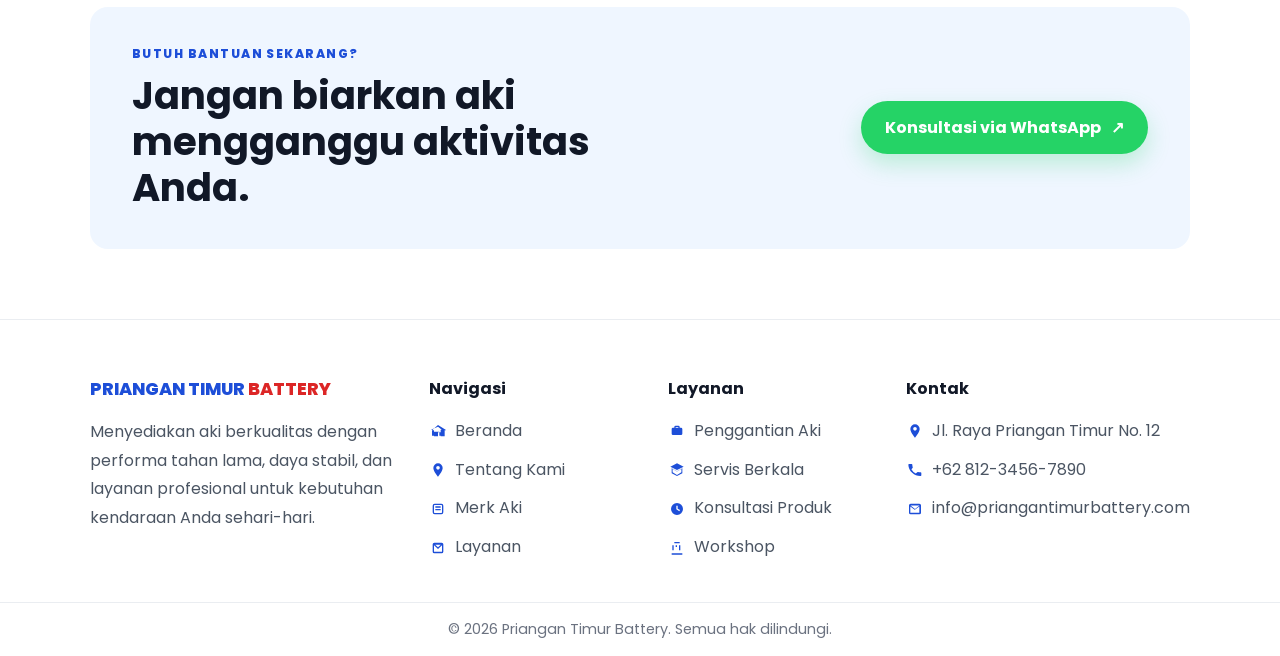
==== commit e2e0942e: "first commit" ====
--- a/index.html
+++ b/index.html
@@ -1,10 +1,11 @@
 <!DOCTYPE html>
-<html lang="en">
+<html lang="id">
 
 <head>
     <meta charset="UTF-8">
     <meta name="viewport" content="width=device-width, initial-scale=1.0">
-    <title>Priangan Timur Battery</title>
+    <meta name="description" content="Priangan Timur Battery menyediakan aki berkualitas, konsultasi, penggantian, dan layanan aki untuk berbagai kebutuhan.">
+    <title>Priangan Timur Battery | Solusi Aki Terpercaya</title>
 
     <link rel="preconnect" href="https://fonts.googleapis.com">
     <link rel="preconnect" href="https://fonts.gstatic.com" crossorigin>
@@ -16,7 +17,7 @@
     <header class="navbar">
         <div class="container nav-inner">
             <div class="logo">
-                <a href="#"><span>PRIANGAN TIMUR <span class="brand-red">BATTERY</span></span></a>
+                <a href="index.html"><span>PRIANGAN TIMUR <span class="brand-red">BATTERY</span></span></a>
             </div>
 
             <nav class="menu" aria-label="Main navigation">
@@ -24,8 +25,8 @@
                 <a href="tentang_kami.html">Tentang Kami</a>
                 <a href="merk_aki.html">Merk Aki</a>
                 <a href="layanan.html">Layanan</a>
-                <a href="#">Galeri</a>
-                <a href="#">Kontak</a>
+                <a href="galeri.html">Galeri</a>
+                <a href="kontak.html">Kontak</a>
             </nav>
         </div>
     </header>
@@ -42,7 +43,7 @@
                     </p>
 
                     <div class="hero-actions">
-                        <a href="#" class="btn btn-whatsapp">
+                        <a href="https://wa.me/6281234567890?text=Halo%2C%20saya%20ingin%20konsultasi%20aki" class="btn btn-whatsapp" target="_blank" rel="noopener">
                             <svg viewBox="0 0 24 24" aria-hidden="true" focusable="false">
                                 <path d="M20.52 3.48A11.86 11.86 0 0 0 12.08 0C5.5 0 .06 5.45.06 12.13c0 2.13.56 4.22 1.63 6.06L0 24l6.02-1.58a11.98 11.98 0 0 0 5.99 1.82h.01c6.58 0 11.96-5.45 11.96-12.13 0-3.25-1.27-6.31-3.46-8.63ZM12.08 22c-1.72 0-3.4-.46-4.87-1.33L6.5 21l-.9-2.92a9.92 9.92 0 0 1-1.5-5.08c0-5.45 4.44-9.87 9.9-9.87a9.86 9.86 0 0 1 9.88 9.87c0 5.43-4.44 9.87-9.88 9.87Zm5.44-7.41c-.3-.15-1.8-.89-2.08-.99-.27-.1-.47-.15-.67.15-.2.3-.77.99-.95 1.19-.18.2-.35.22-.65.08-.3-.15-1.27-.47-2.42-1.49-.9-.8-1.51-1.8-1.68-2.1-.18-.3-.02-.46.13-.61.14-.14.3-.35.45-.52.15-.17.2-.3.3-.5.1-.2.05-.38-.03-.53-.08-.15-.67-1.62-.92-2.22-.24-.58-.49-.5-.67-.51l-.57-.01c-.2 0-.53.08-.8.38-.27.3-1.02 1-1.02 2.43s1.05 2.82 1.2 3.02c.15.2 2.06 3.14 4.98 4.4.7.3 1.24.48 1.66.61.7.22 1.34.19 1.84.11.56-.08 1.8-.73 2.05-1.43.25-.7.25-1.31.18-1.43-.07-.13-.27-.2-.57-.35Z"/>
                             </svg>
@@ -106,7 +107,7 @@
                 </div>
 
                 <div class="product-action">
-                    <a href="#" class="btn btn-whatsapp">
+                    <a href="https://wa.me/6281234567890?text=Halo%2C%20saya%20ingin%20konsultasi%20aki" class="btn btn-whatsapp" target="_blank" rel="noopener">
                         <svg viewBox="0 0 24 24" aria-hidden="true" focusable="false">
                             <path d="M20.52 3.48A11.86 11.86 0 0 0 12.08 0C5.5 0 .06 5.45.06 12.13c0 2.13.56 4.22 1.63 6.06L0 24l6.02-1.58a11.98 11.98 0 0 0 5.99 1.82h.01c6.58 0 11.96-5.45 11.96-12.13 0-3.25-1.27-6.31-3.46-8.63ZM12.08 22c-1.72 0-3.4-.46-4.87-1.33L6.5 21l-.9-2.92a9.92 9.92 0 0 1-1.5-5.08c0-5.45 4.44-9.87 9.9-9.87a9.86 9.86 0 0 1 9.88 9.87c0 5.43-4.44 9.87-9.88 9.87Zm5.44-7.41c-.3-.15-1.8-.89-2.08-.99-.27-.1-.47-.15-.67.15-.2.3-.77.99-.95 1.19-.18.2-.35.22-.65.08-.3-.15-1.27-.47-2.42-1.49-.9-.8-1.51-1.8-1.68-2.1-.18-.3-.02-.46.13-.61.14-.14.3-.35.45-.52.15-.17.2-.3.3-.5.1-.2.05-.38-.03-.53-.08-.15-.67-1.62-.92-2.22-.24-.58-.49-.5-.67-.51l-.57-.01c-.2 0-.53.08-.8.38-.27.3-1.02 1-1.02 2.43s1.05 2.82 1.2 3.02c.15.2 2.06 3.14 4.98 4.4.7.3 1.24.48 1.66.61.7.22 1.34.19 1.84.11.56-.08 1.8-.73 2.05-1.43.25-.7.25-1.31.18-1.43-.07-.13-.27-.2-.57-.35Z"/>
                         </svg>
@@ -114,6 +115,32 @@
                     </a>
                     <a href="merk_aki.html" class="btn btn-primary">Lihat Lebih Banyak</a>
                 </div>
+            </div>
+        </section>
+
+        <section class="advantages" aria-labelledby="advantages-title">
+            <div class="container">
+                <div class="section-heading">
+                    <p class="section-kicker">Mengapa memilih kami</p>
+                    <h2 id="advantages-title">Bukan sekadar menjual aki.</h2>
+                    <p>Kami membantu Anda menemukan solusi yang tepat, dari pemilihan sampai aki siap digunakan.</p>
+                </div>
+                <div class="advantage-grid">
+                    <article class="advantage-card"><span class="advantage-number">01</span><h3>Rekomendasi sesuai kebutuhan</h3><p>Jenis, ukuran, dan kapasitas aki disesuaikan dengan kendaraan atau perangkat Anda.</p></article>
+                    <article class="advantage-card"><span class="advantage-number">02</span><h3>Produk bergaransi</h3><p>Dapatkan pilihan aki berkualitas dengan informasi garansi yang jelas.</p></article>
+                    <article class="advantage-card"><span class="advantage-number">03</span><h3>Layanan cepat</h3><p>Konsultasi, penggantian, dan pemasangan dibantu oleh tim yang berpengalaman.</p></article>
+                    <article class="advantage-card"><span class="advantage-number">04</span><h3>Melayani banyak kebutuhan</h3><p>Mulai dari motor dan mobil hingga UPS, genset, forklift, dan kendaraan listrik.</p></article>
+                </div>
+            </div>
+        </section>
+
+        <section class="coverage" aria-labelledby="coverage-title">
+            <div class="container coverage-inner">
+                <div>
+                    <p class="section-kicker">Pilihan untuk berbagai kebutuhan</p>
+                    <h2 id="coverage-title">Aki yang tepat untuk apa pun yang Anda gerakkan.</h2>
+                </div>
+                <div class="coverage-list"><span>Motor</span><span>Mobil</span><span>UPS</span><span>Genset</span><span>Forklift</span><span>Motor listrik</span><span>Sepeda listrik</span><span>Mobil mainan</span></div>
             </div>
         </section>
 
@@ -145,6 +172,20 @@
             </div>
         </section>
 
+        <section class="process" aria-labelledby="process-title">
+            <div class="container process-inner">
+                <div class="section-heading process-heading">
+                    <p class="section-kicker">Cara mendapatkan bantuan</p>
+                    <h2 id="process-title">Tiga langkah sampai aki siap digunakan.</h2>
+                </div>
+                <div class="process-grid">
+                    <article class="process-card"><span>01</span><h3>Hubungi kami</h3><p>Ceritakan kendaraan, perangkat, atau keluhan aki Anda melalui WhatsApp.</p></article>
+                    <article class="process-card"><span>02</span><h3>Dapatkan rekomendasi</h3><p>Tim kami membantu mencocokkan spesifikasi dan pilihan yang tersedia.</p></article>
+                    <article class="process-card"><span>03</span><h3>Siap digunakan</h3><p>Aki bisa diambil, diantar, atau dipasang sesuai layanan yang Anda pilih.</p></article>
+                </div>
+            </div>
+        </section>
+
         <section class="branch-showcase">
             <div class="container">
                 <div class="section-heading">
@@ -152,28 +193,28 @@
                 </div>
 
                 <div class="branch-grid">
-                    <a href="#" class="branch-card">
+                    <a href="https://www.google.com/maps/search/Priangan+Timur+Battery+Tasikmalaya" class="branch-card" target="_blank" rel="noopener">
                         <img src="img/hero.jpeg" alt="Cabang Tasikmalaya">
                         <div class="branch-content">
                             <span class="branch-name">Tasikmalaya</span>
                             <small class="branch-maps">Lihat di Google Maps</small>
                         </div>
                     </a>
-                    <a href="#" class="branch-card">
+                    <a href="https://www.google.com/maps/search/Priangan+Timur+Battery+Bandung" class="branch-card" target="_blank" rel="noopener">
                         <img src="img/hero.jpeg" alt="Cabang Bandung">
                         <div class="branch-content">
                             <span class="branch-name">Bandung</span>
                             <small class="branch-maps">Lihat di Google Maps</small>
                         </div>
                     </a>
-                    <a href="#" class="branch-card">
+                    <a href="https://www.google.com/maps/search/Priangan+Timur+Battery+Ciamis" class="branch-card" target="_blank" rel="noopener">
                         <img src="img/hero.jpeg" alt="Cabang Ciamis">
                         <div class="branch-content">
                             <span class="branch-name">Ciamis</span>
                             <small class="branch-maps">Lihat di Google Maps</small>
                         </div>
                     </a>
-                    <a href="#" class="branch-card">
+                    <a href="https://www.google.com/maps/search/Priangan+Timur+Battery+Garut" class="branch-card" target="_blank" rel="noopener">
                         <img src="img/hero.jpeg" alt="Cabang Garut">
                         <div class="branch-content">
                             <span class="branch-name">Garut</span>
@@ -182,6 +223,32 @@
                     </a>
                 </div>
             </div>
+        </section>
+
+        <section class="testimonials" aria-labelledby="testimonials-title">
+            <div class="container">
+                <div class="section-heading"><p class="section-kicker">Cerita pelanggan</p><h2 id="testimonials-title">Bantuan yang terasa setelah aki terpasang.</h2></div>
+                <div class="testimonial-grid">
+                    <blockquote class="testimonial-card"><p>“Prosesnya cepat dan saya dibantu memilih aki yang sesuai dengan mobil. Tidak perlu bingung dengan banyak pilihan.”</p><footer><strong>Rizky A.</strong><span>Pemilik mobil</span></footer></blockquote>
+                    <blockquote class="testimonial-card"><p>“Respon WhatsApp cepat. Aki motor langsung dipasang dan kendaraan kembali bisa dipakai hari itu juga.”</p><footer><strong>Dewi S.</strong><span>Pengguna motor</span></footer></blockquote>
+                    <blockquote class="testimonial-card"><p>“Penjelasannya mudah dipahami dan pilihan produknya lengkap untuk kebutuhan operasional kami.”</p><footer><strong>Andi P.</strong><span>Pemilik usaha</span></footer></blockquote>
+                </div>
+            </div>
+        </section>
+
+        <section class="faq" id="faq" aria-labelledby="faq-title">
+            <div class="container faq-inner">
+                <div><p class="section-kicker">Pertanyaan umum</p><h2 id="faq-title">Masih mencari jawaban?</h2><p class="faq-intro">Berikut beberapa hal yang sering ditanyakan sebelum membeli atau mengganti aki.</p></div>
+                <div class="faq-list">
+                    <details open><summary>Bagaimana memilih aki yang tepat?</summary><p>Kami mencocokkan jenis kendaraan, ukuran, kapasitas, dan kebutuhan daya sebelum merekomendasikan produk.</p></details>
+                    <details><summary>Apakah tersedia layanan antar dan pasang?</summary><p>Silakan hubungi WhatsApp kami untuk mengecek ketersediaan layanan dan area kunjungan.</p></details>
+                    <details><summary>Apakah produk memiliki garansi?</summary><p>Garansi mengikuti merek dan tipe produk. Tim kami akan menjelaskan ketentuannya sebelum pembelian.</p></details>
+                </div>
+            </div>
+        </section>
+
+        <section class="home-cta" id="kontak">
+            <div class="container home-cta-inner"><div><p class="section-kicker">Butuh bantuan sekarang?</p><h2>Jangan biarkan aki mengganggu aktivitas Anda.</h2></div><a href="https://wa.me/6281234567890?text=Halo%2C%20saya%20ingin%20konsultasi%20aki" class="btn btn-whatsapp" target="_blank" rel="noopener">Konsultasi via WhatsApp <span aria-hidden="true">↗</span></a></div>
         </section>
     </main>
 
@@ -200,19 +267,19 @@
                 <ul>
                     <li>
                         <span class="nav-icon" aria-hidden="true"><svg viewBox="0 0 24 24"><path d="M12 3 3 11h3v9h6v-6h4v6h6v-9h3L12 3Zm0 2.8L17.7 10h-1.7v9h-2v-6h-8v6H3v-9H1.3L12 5.8Z"/></svg></span>
-                        <a href="#">Beranda</a>
+                        <a href="index.html">Beranda</a>
                     </li>
                     <li>
                         <span class="nav-icon" aria-hidden="true"><svg viewBox="0 0 24 24"><path d="M12 2a7 7 0 0 1 7 7c0 4.9-7 13-7 13S5 13.9 5 9a7 7 0 0 1 7-7Zm0 9.5A2.5 2.5 0 1 0 12 6a2.5 2.5 0 0 0 0 5.5Z"/></svg></span>
-                        <a href="#about">Tentang Kami</a>
+                        <a href="tentang_kami.html">Tentang Kami</a>
                     </li>
                     <li>
                         <span class="nav-icon" aria-hidden="true"><svg viewBox="0 0 24 24"><path d="M7 4h10a3 3 0 0 1 3 3v10a3 3 0 0 1-3 3H7a3 3 0 0 1-3-3V7a3 3 0 0 1 3-3Zm0 2a1 1 0 0 0-1 1v10a1 1 0 0 0 1 1h10a1 1 0 0 0 1-1V7a1 1 0 0 0-1-1H7Zm1 2h8v2H8V8Zm0 4h8v2H8v-2Z"/></svg></span>
-                        <a href="#products">Merk Aki</a>
+                        <a href="merk_aki.html">Merk Aki</a>
                     </li>
                     <li>
                         <span class="nav-icon" aria-hidden="true"><svg viewBox="0 0 24 24"><path d="M4 6.5A2.5 2.5 0 0 1 6.5 4h11A2.5 2.5 0 0 1 20 6.5v11A2.5 2.5 0 0 1 17.5 20h-11A2.5 2.5 0 0 1 4 17.5v-11Zm2 1.3v9.4c0 .3.2.5.5.5h11c.3 0 .5-.2.5-.5V7.8L12 13.5 6 7.8Zm1.8-.7 4.2 3.8 4.2-3.8h-8.4Z"/></svg></span>
-                        <a href="#">Layanan</a>
+                        <a href="layanan.html">Layanan</a>
                     </li>
                 </ul>
             </div>
@@ -222,19 +289,19 @@
                 <ul>
                     <li>
                         <span class="nav-icon" aria-hidden="true"><svg viewBox="0 0 24 24"><path d="M16 7h2a2 2 0 0 1 2 2v7a2 2 0 0 1-2 2H6a2 2 0 0 1-2-2V9a2 2 0 0 1 2-2h2V6a2 2 0 0 1 2-2h4a2 2 0 0 1 2 2v1Zm-2 0V6h-4v1h4Zm-6 5h8v2H8v-2Zm0 3h8v2H8v-2Z"/></svg></span>
-                        <a href="#">Penggantian Aki</a>
+                        <a href="layanan.html#layanan">Penggantian Aki</a>
                     </li>
                     <li>
                         <span class="nav-icon" aria-hidden="true"><svg viewBox="0 0 24 24"><path d="M12 2 2 7l10 5 10-5-10-5Zm-8 7.2v7.6L12 21l8-4.2V9.2L12 14 4 9.2Zm1.4 1.3 6.6 3.6 6.6-3.6v5L12 19.6 5.4 15.5v-5Z"/></svg></span>
-                        <a href="#">Servis Berkala</a>
+                        <a href="layanan.html#layanan">Servis Berkala</a>
                     </li>
                     <li>
                         <span class="nav-icon" aria-hidden="true"><svg viewBox="0 0 24 24"><path d="M12 3a9 9 0 1 1 0 18 9 9 0 0 1 0-18Zm1 4h-2v5.5l4.5 2.7 1-1.7-3.5-2V7Z"/></svg></span>
-                        <a href="#">Konsultasi Produk</a>
+                        <a href="layanan.html#layanan">Konsultasi Produk</a>
                     </li>
                     <li>
                         <span class="nav-icon" aria-hidden="true"><svg viewBox="0 0 24 24"><path d="M4 20h16v2H4v-2Zm1-4.5V8h2v7.5H5Zm5-5V8h2v2.5h-2Zm5 2.5V8h2v7.5h-2ZM8 5V3h8v2H8Z"/></svg></span>
-                        <a href="#">Workshop</a>
+                        <a href="layanan.html#layanan">Workshop</a>
                     </li>
                 </ul>
             </div>
--- a/css/style.css
+++ b/css/style.css
@@ -89,7 +89,7 @@
     min-height: 90vh;
     display: flex;
     align-items: center;
-    background: linear-gradient(rgba(15, 23, 42, 0.65), rgba(15, 23, 42, 0.65)), url('../img/hero.jpeg') center/cover no-repeat;
+    background: linear-gradient(rgba(0, 0, 0, 0.65), rgba(0, 0, 0, 0.65)), url('../img/hero.jpeg') center/cover no-repeat;
     padding: 20px 0;
 }
 
@@ -97,7 +97,7 @@
     content: "";
     position: absolute;
     inset: 0;
-    background: rgba(15, 23, 42, 0.25);
+    background: rgba(0, 0, 0, 0.25);
 }
 
 .hero-inner {
@@ -494,4 +494,292 @@
     text-align: center;
     color: #6b7280;
     font-size: 0.9rem;
+}
+
+.section-kicker {
+    margin-bottom: 10px;
+    color: #1d4ed8;
+    font-size: 0.76rem;
+    font-weight: 800;
+    letter-spacing: 0.12em;
+    text-transform: uppercase;
+}
+
+.section-heading > p:last-child {
+    max-width: 620px;
+    margin: 12px auto 0;
+    color: #64748b;
+    line-height: 1.7;
+}
+
+.advantages {
+    padding: 86px 0;
+    background: #f8fafc;
+}
+
+.advantage-grid {
+    display: grid;
+    grid-template-columns: repeat(4, minmax(0, 1fr));
+    gap: 18px;
+}
+
+.advantage-card {
+    padding: 24px 20px;
+    border: 1px solid #e2e8f0;
+    border-radius: 16px;
+    background: #ffffff;
+    box-shadow: 0 12px 25px rgba(15, 23, 42, 0.04);
+}
+
+.advantage-number {
+    display: inline-flex;
+    align-items: center;
+    justify-content: center;
+    width: 42px;
+    height: 42px;
+    margin-bottom: 20px;
+    border-radius: 12px;
+    background: #dbeafe;
+    color: #1d4ed8;
+    font-size: 0.82rem;
+    font-weight: 800;
+}
+
+.advantage-card h3,
+.process-card h3 {
+    margin-bottom: 10px;
+    color: #111827;
+    font-size: 1.05rem;
+}
+
+.advantage-card p,
+.process-card p {
+    color: #64748b;
+    font-size: 0.9rem;
+    line-height: 1.7;
+}
+
+.coverage {
+    padding: 74px 0;
+    background: #1d4ed8;
+    color: #ffffff;
+}
+
+.coverage-inner {
+    display: grid;
+    grid-template-columns: 1fr 1.2fr;
+    align-items: center;
+    gap: 60px;
+}
+
+.coverage .section-kicker {
+    color: #bfdbfe;
+}
+
+.coverage h2 {
+    max-width: 510px;
+    font-size: clamp(1.8rem, 3vw, 2.6rem);
+    line-height: 1.2;
+}
+
+.coverage-list {
+    display: flex;
+    flex-wrap: wrap;
+    gap: 10px;
+}
+
+.coverage-list span {
+    padding: 11px 15px;
+    border: 1px solid rgba(255, 255, 255, 0.3);
+    border-radius: 999px;
+    background: rgba(255, 255, 255, 0.1);
+    color: #ffffff;
+    font-size: 0.85rem;
+    font-weight: 600;
+}
+
+.process {
+    padding: 86px 0;
+    background: #ffffff;
+}
+
+.process-heading {
+    max-width: 650px;
+    margin-right: auto;
+    margin-left: auto;
+}
+
+.process-grid {
+    display: grid;
+    grid-template-columns: repeat(3, minmax(0, 1fr));
+    gap: 20px;
+}
+
+.process-card {
+    position: relative;
+    padding: 26px 22px 24px;
+    border-top: 3px solid #1d4ed8;
+    background: #f8fafc;
+}
+
+.process-card > span {
+    display: block;
+    margin-bottom: 28px;
+    color: #1d4ed8;
+    font-size: 0.78rem;
+    font-weight: 800;
+    letter-spacing: 0.08em;
+}
+
+.testimonials {
+    padding: 86px 0;
+    background: #f8fafc;
+}
+
+.testimonial-grid {
+    display: grid;
+    grid-template-columns: repeat(3, minmax(0, 1fr));
+    gap: 20px;
+}
+
+.testimonial-card {
+    display: flex;
+    flex-direction: column;
+    justify-content: space-between;
+    min-height: 220px;
+    margin: 0;
+    padding: 26px 22px;
+    border: 1px solid #e2e8f0;
+    border-radius: 16px;
+    background: #ffffff;
+}
+
+.testimonial-card > p {
+    color: #334155;
+    line-height: 1.8;
+}
+
+.testimonial-card footer {
+    display: flex;
+    flex-direction: column;
+    gap: 3px;
+    margin-top: 22px;
+}
+
+.testimonial-card footer strong {
+    color: #111827;
+}
+
+.testimonial-card footer span {
+    color: #64748b;
+    font-size: 0.8rem;
+}
+
+.faq {
+    padding: 86px 0;
+    background: #ffffff;
+}
+
+.faq-inner {
+    display: grid;
+    grid-template-columns: 0.8fr 1.2fr;
+    gap: 70px;
+}
+
+.faq h2 {
+    margin-bottom: 14px;
+    color: #111827;
+    font-size: clamp(1.9rem, 3vw, 2.6rem);
+}
+
+.faq-intro {
+    color: #64748b;
+    line-height: 1.8;
+}
+
+.faq-list {
+    display: flex;
+    flex-direction: column;
+    gap: 10px;
+}
+
+.faq-list details {
+    padding: 18px 20px;
+    border: 1px solid #e2e8f0;
+    border-radius: 12px;
+    background: #f8fafc;
+}
+
+.faq-list summary {
+    color: #111827;
+    cursor: pointer;
+    font-weight: 700;
+}
+
+.faq-list details p {
+    padding-top: 12px;
+    color: #64748b;
+    line-height: 1.7;
+}
+
+.home-cta {
+    padding: 70px 0;
+    background: #ffffff;
+}
+
+.home-cta-inner {
+    display: flex;
+    align-items: center;
+    justify-content: space-between;
+    gap: 28px;
+    padding: 38px 42px;
+    border-radius: 18px;
+    background: #eff6ff;
+}
+
+.home-cta h2 {
+    max-width: 580px;
+    color: #111827;
+    font-size: clamp(1.7rem, 3vw, 2.4rem);
+    line-height: 1.2;
+}
+
+@media (max-width: 850px) {
+    .advantage-grid {
+        grid-template-columns: repeat(2, minmax(0, 1fr));
+    }
+
+    .coverage-inner,
+    .faq-inner {
+        grid-template-columns: 1fr;
+        gap: 28px;
+    }
+
+    .testimonial-grid,
+    .process-grid {
+        grid-template-columns: 1fr;
+    }
+}
+
+@media (max-width: 560px) {
+    .advantages,
+    .process,
+    .testimonials,
+    .faq {
+        padding: 60px 0;
+    }
+
+    .advantage-grid {
+        grid-template-columns: 1fr;
+    }
+
+    .home-cta {
+        padding: 50px 0;
+    }
+
+    .home-cta-inner {
+        align-items: flex-start;
+        flex-direction: column;
+        padding: 28px 22px;
+    }
 }
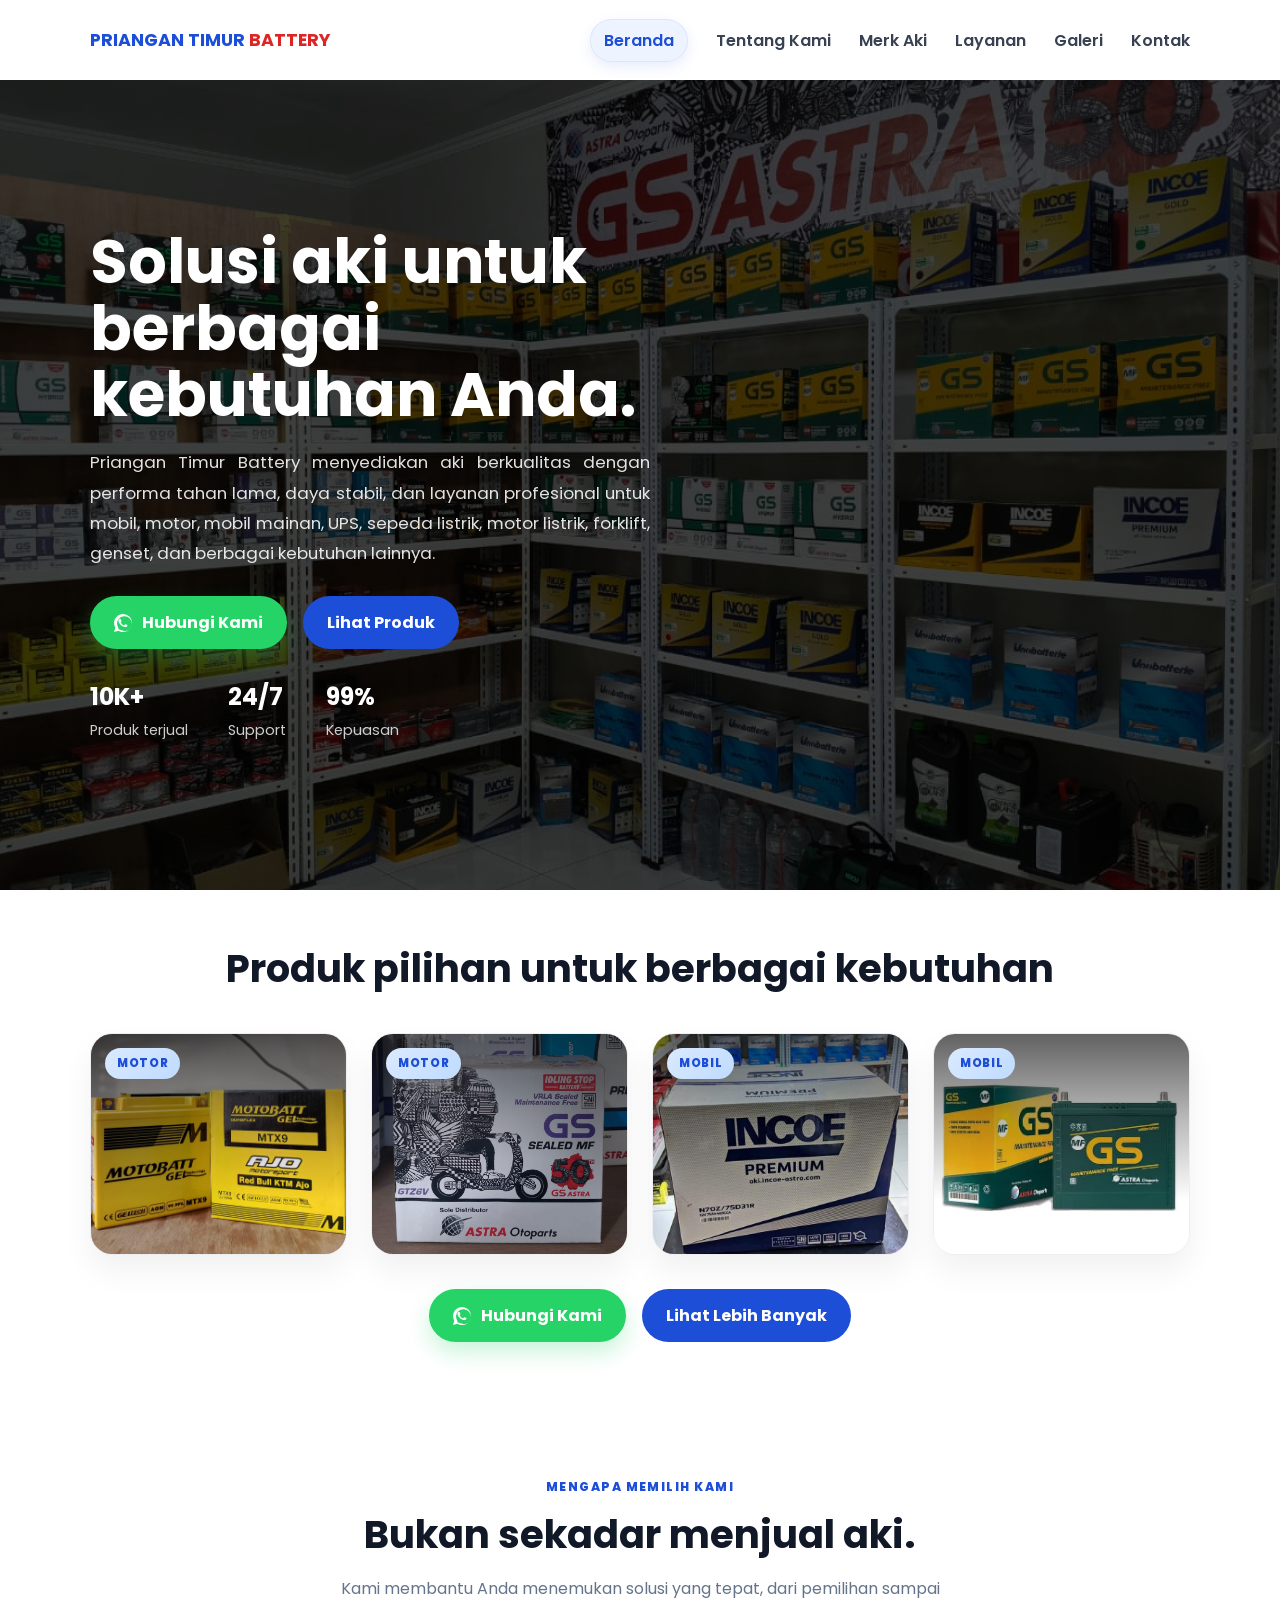
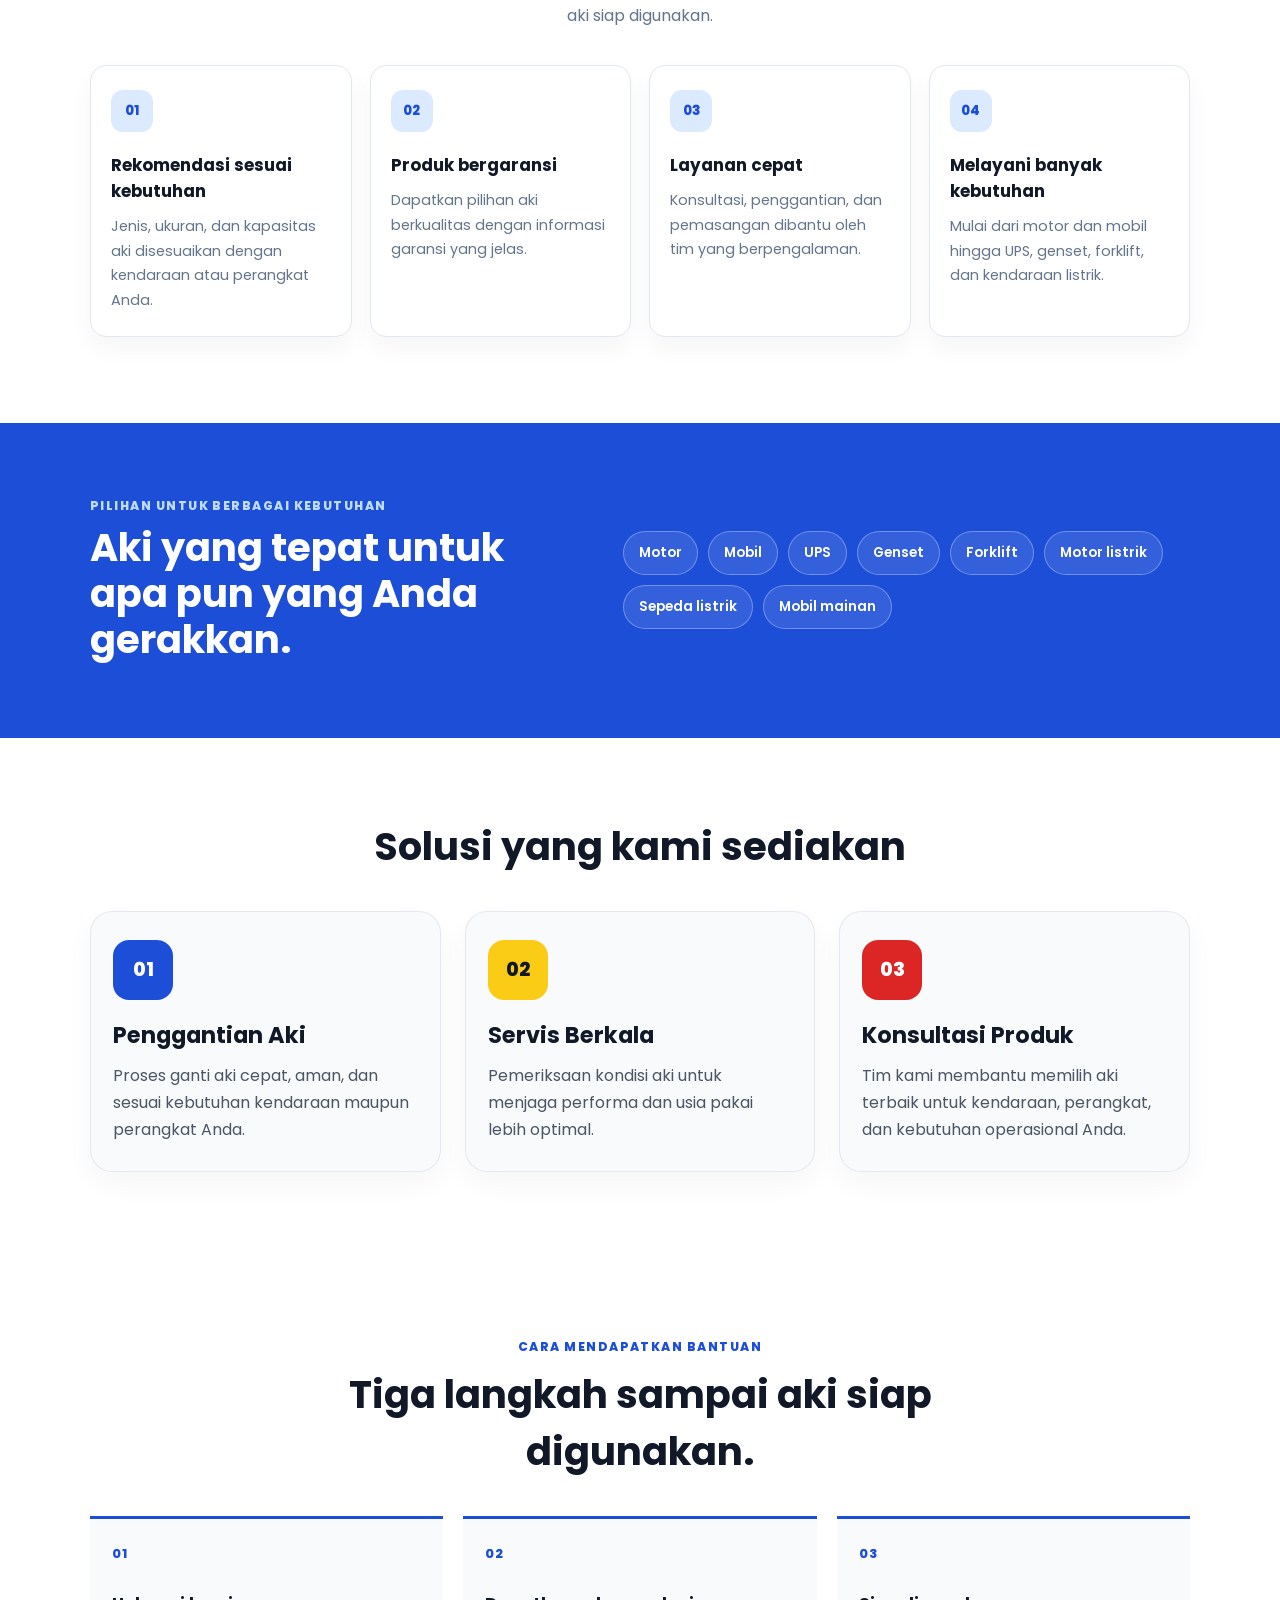
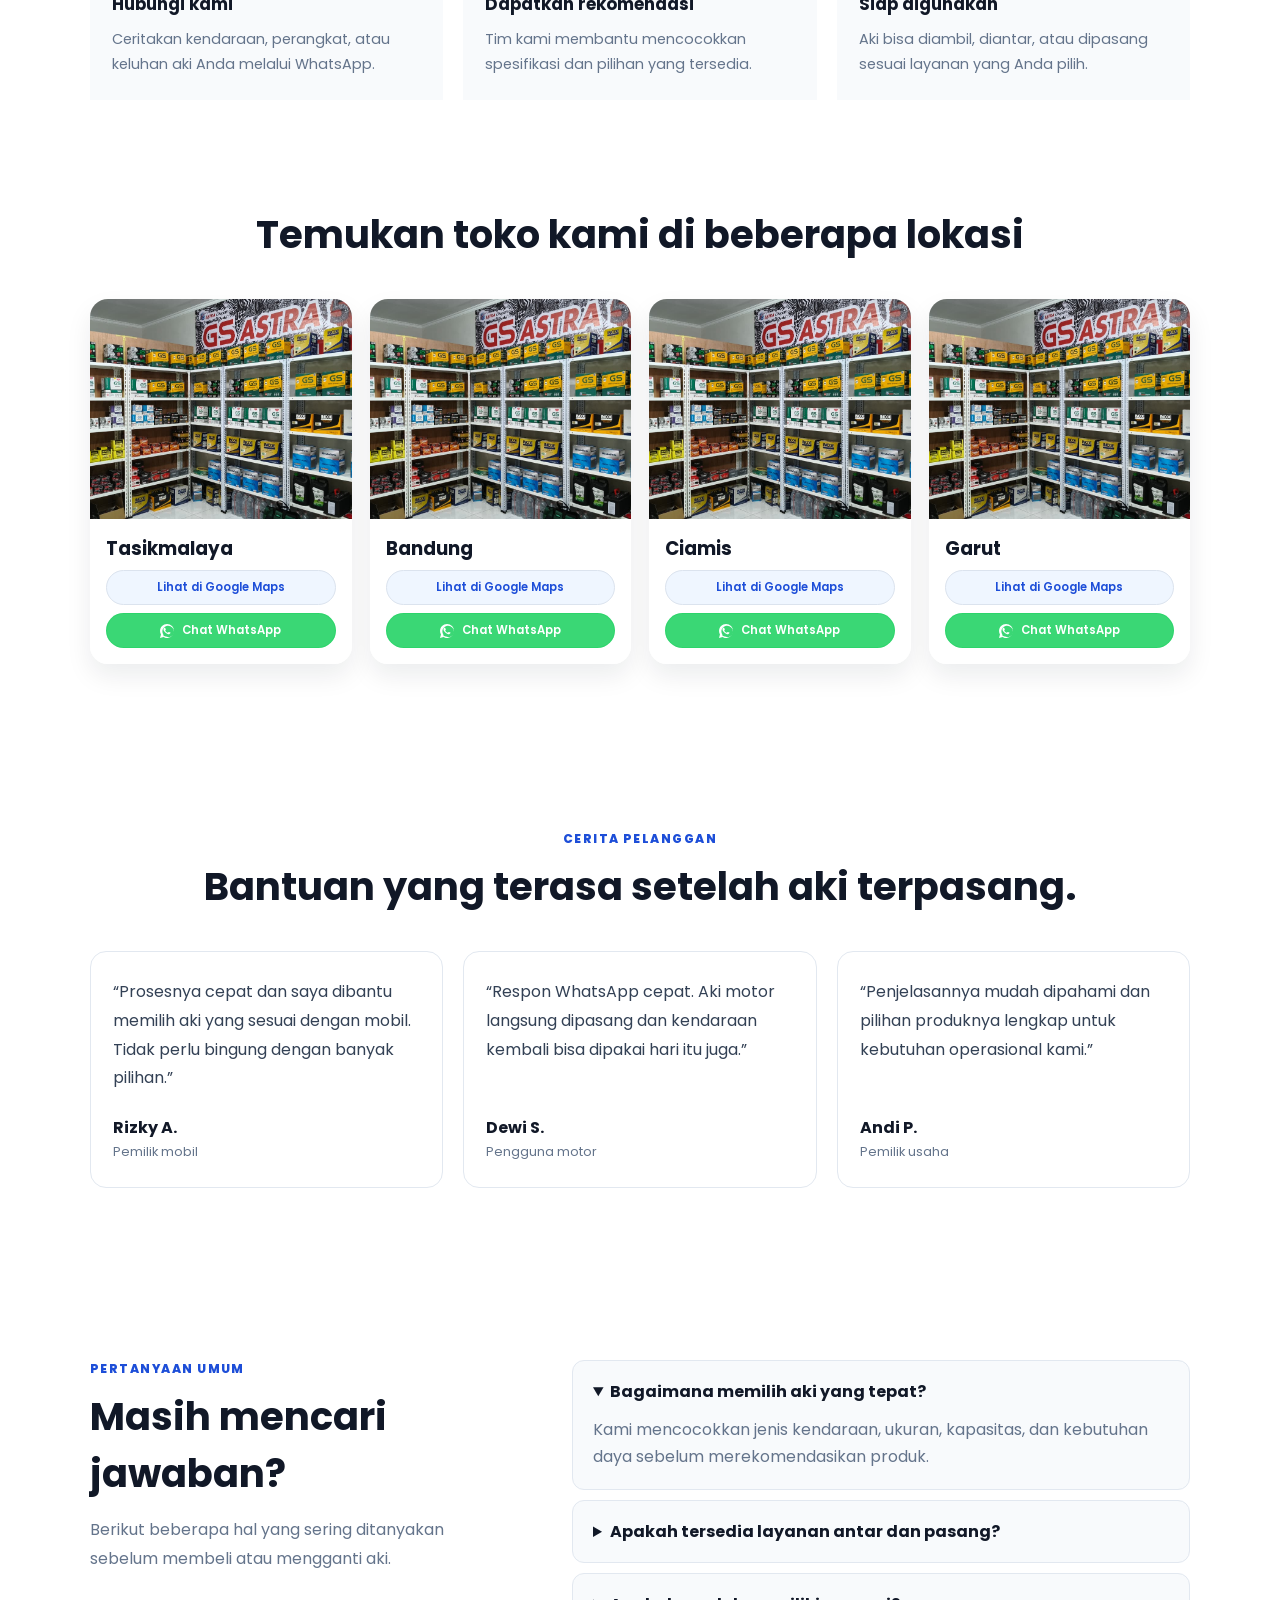
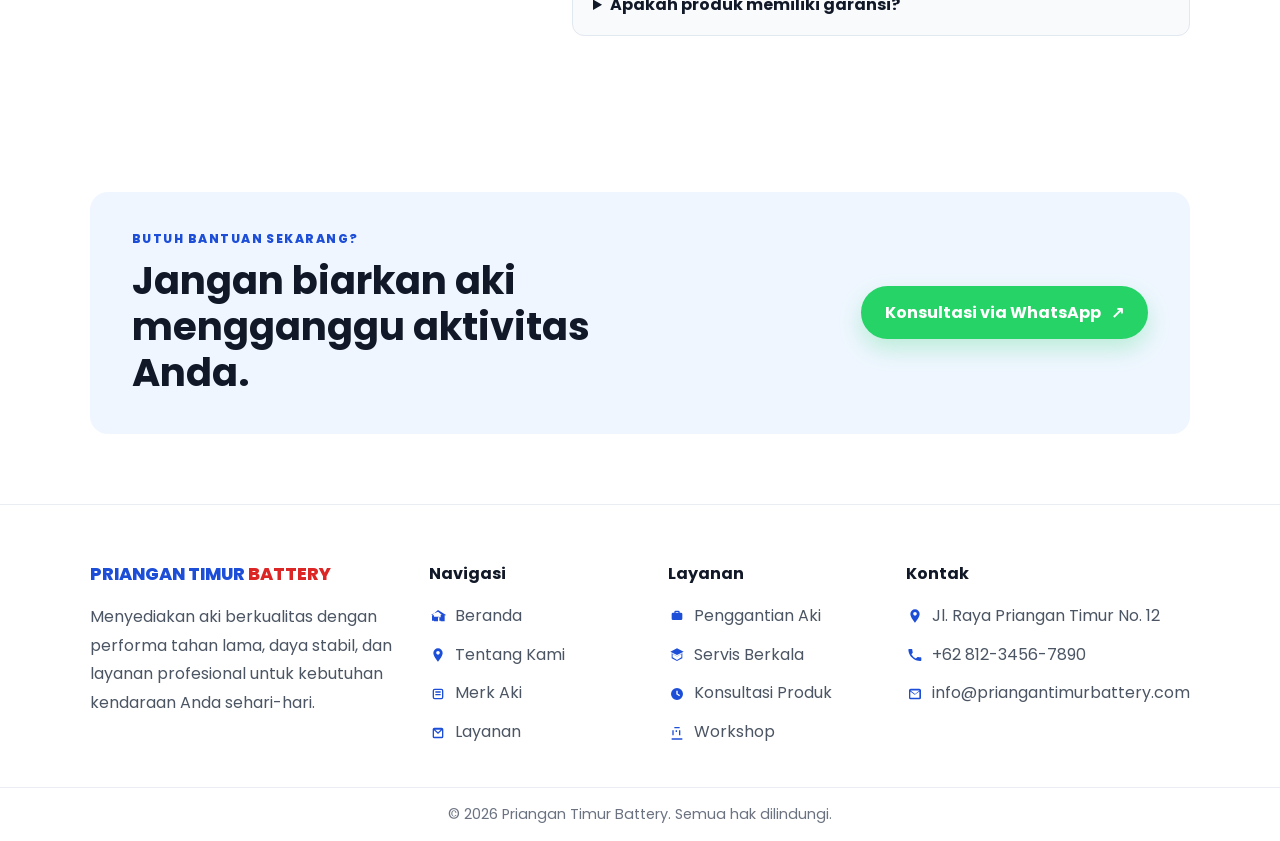
==== commit 8ce6496c: "first commit" ====
--- a/index.html
+++ b/index.html
@@ -20,7 +20,10 @@
                 <a href="index.html"><span>PRIANGAN TIMUR <span class="brand-red">BATTERY</span></span></a>
             </div>
 
-            <nav class="menu" aria-label="Main navigation">
+            <button class="menu-toggle" type="button" aria-label="Buka menu" aria-controls="primary-navigation" aria-expanded="false">
+                <span></span><span></span><span></span>
+            </button>
+            <nav class="menu" id="primary-navigation" aria-label="Main navigation">
                 <a class="active" href="index.html">Beranda</a>
                 <a href="tentang_kami.html">Tentang Kami</a>
                 <a href="merk_aki.html">Merk Aki</a>
@@ -43,7 +46,7 @@
                     </p>
 
                     <div class="hero-actions">
-                        <a href="https://wa.me/6281234567890?text=Halo%2C%20saya%20ingin%20konsultasi%20aki" class="btn btn-whatsapp" target="_blank" rel="noopener">
+                        <a href="https://wa.me/62882002125311" class="btn btn-whatsapp" target="_blank" rel="noopener">
                             <svg viewBox="0 0 24 24" aria-hidden="true" focusable="false">
                                 <path d="M20.52 3.48A11.86 11.86 0 0 0 12.08 0C5.5 0 .06 5.45.06 12.13c0 2.13.56 4.22 1.63 6.06L0 24l6.02-1.58a11.98 11.98 0 0 0 5.99 1.82h.01c6.58 0 11.96-5.45 11.96-12.13 0-3.25-1.27-6.31-3.46-8.63ZM12.08 22c-1.72 0-3.4-.46-4.87-1.33L6.5 21l-.9-2.92a9.92 9.92 0 0 1-1.5-5.08c0-5.45 4.44-9.87 9.9-9.87a9.86 9.86 0 0 1 9.88 9.87c0 5.43-4.44 9.87-9.88 9.87Zm5.44-7.41c-.3-.15-1.8-.89-2.08-.99-.27-.1-.47-.15-.67.15-.2.3-.77.99-.95 1.19-.18.2-.35.22-.65.08-.3-.15-1.27-.47-2.42-1.49-.9-.8-1.51-1.8-1.68-2.1-.18-.3-.02-.46.13-.61.14-.14.3-.35.45-.52.15-.17.2-.3.3-.5.1-.2.05-.38-.03-.53-.08-.15-.67-1.62-.92-2.22-.24-.58-.49-.5-.67-.51l-.57-.01c-.2 0-.53.08-.8.38-.27.3-1.02 1-1.02 2.43s1.05 2.82 1.2 3.02c.15.2 2.06 3.14 4.98 4.4.7.3 1.24.48 1.66.61.7.22 1.34.19 1.84.11.56-.08 1.8-.73 2.05-1.43.25-.7.25-1.31.18-1.43-.07-.13-.27-.2-.57-.35Z"/>
                             </svg>
@@ -107,7 +110,7 @@
                 </div>
 
                 <div class="product-action">
-                    <a href="https://wa.me/6281234567890?text=Halo%2C%20saya%20ingin%20konsultasi%20aki" class="btn btn-whatsapp" target="_blank" rel="noopener">
+                    <a href="https://wa.me/62882002125311" class="btn btn-whatsapp" target="_blank" rel="noopener">
                         <svg viewBox="0 0 24 24" aria-hidden="true" focusable="false">
                             <path d="M20.52 3.48A11.86 11.86 0 0 0 12.08 0C5.5 0 .06 5.45.06 12.13c0 2.13.56 4.22 1.63 6.06L0 24l6.02-1.58a11.98 11.98 0 0 0 5.99 1.82h.01c6.58 0 11.96-5.45 11.96-12.13 0-3.25-1.27-6.31-3.46-8.63ZM12.08 22c-1.72 0-3.4-.46-4.87-1.33L6.5 21l-.9-2.92a9.92 9.92 0 0 1-1.5-5.08c0-5.45 4.44-9.87 9.9-9.87a9.86 9.86 0 0 1 9.88 9.87c0 5.43-4.44 9.87-9.88 9.87Zm5.44-7.41c-.3-.15-1.8-.89-2.08-.99-.27-.1-.47-.15-.67.15-.2.3-.77.99-.95 1.19-.18.2-.35.22-.65.08-.3-.15-1.27-.47-2.42-1.49-.9-.8-1.51-1.8-1.68-2.1-.18-.3-.02-.46.13-.61.14-.14.3-.35.45-.52.15-.17.2-.3.3-.5.1-.2.05-.38-.03-.53-.08-.15-.67-1.62-.92-2.22-.24-.58-.49-.5-.67-.51l-.57-.01c-.2 0-.53.08-.8.38-.27.3-1.02 1-1.02 2.43s1.05 2.82 1.2 3.02c.15.2 2.06 3.14 4.98 4.4.7.3 1.24.48 1.66.61.7.22 1.34.19 1.84.11.56-.08 1.8-.73 2.05-1.43.25-.7.25-1.31.18-1.43-.07-.13-.27-.2-.57-.35Z"/>
                         </svg>
@@ -193,34 +196,61 @@
                 </div>
 
                 <div class="branch-grid">
-                    <a href="https://www.google.com/maps/search/Priangan+Timur+Battery+Tasikmalaya" class="branch-card" target="_blank" rel="noopener">
+                    <div class="branch-card">
                         <img src="img/hero.jpeg" alt="Cabang Tasikmalaya">
                         <div class="branch-content">
                             <span class="branch-name">Tasikmalaya</span>
-                            <small class="branch-maps">Lihat di Google Maps</small>
-                        </div>
-                    </a>
-                    <a href="https://www.google.com/maps/search/Priangan+Timur+Battery+Bandung" class="branch-card" target="_blank" rel="noopener">
+                            <div class="branch-actions">
+                                <a href="https://www.google.com/maps/search/Priangan+Timur+Battery+Tasikmalaya" class="branch-maps" target="_blank" rel="noopener">Lihat di Google Maps</a>
+                                <a href="https://wa.me/62882002125311?text=Halo%20Priangan%20Timur%20Battery%20Tasikmalaya" class="branch-whatsapp" target="_blank" rel="noopener">
+                                    <svg viewBox="0 0 24 24" aria-hidden="true" focusable="false"><path d="M20.52 3.48A11.86 11.86 0 0 0 12.08 0C5.5 0 .06 5.45.06 12.13c0 2.13.56 4.22 1.63 6.06L0 24l6.02-1.58a11.98 11.98 0 0 0 5.99 1.82h.01c6.58 0 11.96-5.45 11.96-12.13 0-3.25-1.27-6.31-3.46-8.63ZM12.08 22c-1.72 0-3.4-.46-4.87-1.33L6.5 21l-.9-2.92a9.92 9.92 0 0 1-1.5-5.08c0-5.45 4.44-9.87 9.9-9.87a9.86 9.86 0 0 1 9.88 9.87c0 5.43-4.44 9.87-9.88 9.87Zm5.44-7.41c-.3-.15-1.8-.89-2.08-.99-.27-.1-.47-.15-.67.15-.2.3-.77.99-.95 1.19-.18.2-.35.22-.65.08-.3-.15-1.27-.47-2.42-1.49-.9-.8-1.51-1.8-1.68-2.1-.18-.3-.02-.46.13-.61.14-.14.3-.35.45-.52.15-.17.2-.3.3-.5.1-.2.05-.38-.03-.53-.08-.15-.67-1.62-.92-2.22-.24-.58-.49-.5-.67-.51l-.57-.01c-.2 0-.53.08-.8.38-.27.3-1.02 1-1.02 2.43s1.05 2.82 1.2 3.02c.15.2 2.06 3.14 4.98 4.4.7.3 1.24.48 1.66.61.7.22 1.34.19 1.84.11.56-.08 1.8-.73 2.05-1.43.25-.7.25-1.31.18-1.43-.07-.13-.27-.2-.57-.35Z"/></svg>
+                                    Chat WhatsApp
+                                </a>
+                            </div>
+                        </div>
+                    </div>
+
+                    <div class="branch-card">
                         <img src="img/hero.jpeg" alt="Cabang Bandung">
                         <div class="branch-content">
                             <span class="branch-name">Bandung</span>
-                            <small class="branch-maps">Lihat di Google Maps</small>
-                        </div>
-                    </a>
-                    <a href="https://www.google.com/maps/search/Priangan+Timur+Battery+Ciamis" class="branch-card" target="_blank" rel="noopener">
+                            <div class="branch-actions">
+                                <a href="https://www.google.com/maps/search/Priangan+Timur+Battery+Bandung" class="branch-maps" target="_blank" rel="noopener">Lihat di Google Maps</a>
+                                <a href="https://wa.me/62882002125311?text=Halo%20Priangan%20Timur%20Battery%20Bandung" class="branch-whatsapp" target="_blank" rel="noopener">
+                                    <svg viewBox="0 0 24 24" aria-hidden="true" focusable="false"><path d="M20.52 3.48A11.86 11.86 0 0 0 12.08 0C5.5 0 .06 5.45.06 12.13c0 2.13.56 4.22 1.63 6.06L0 24l6.02-1.58a11.98 11.98 0 0 0 5.99 1.82h.01c6.58 0 11.96-5.45 11.96-12.13 0-3.25-1.27-6.31-3.46-8.63ZM12.08 22c-1.72 0-3.4-.46-4.87-1.33L6.5 21l-.9-2.92a9.92 9.92 0 0 1-1.5-5.08c0-5.45 4.44-9.87 9.9-9.87a9.86 9.86 0 0 1 9.88 9.87c0 5.43-4.44 9.87-9.88 9.87Zm5.44-7.41c-.3-.15-1.8-.89-2.08-.99-.27-.1-.47-.15-.67.15-.2.3-.77.99-.95 1.19-.18.2-.35.22-.65.08-.3-.15-1.27-.47-2.42-1.49-.9-.8-1.51-1.8-1.68-2.1-.18-.3-.02-.46.13-.61.14-.14.3-.35.45-.52.15-.17.2-.3.3-.5.1-.2.05-.38-.03-.53-.08-.15-.67-1.62-.92-2.22-.24-.58-.49-.5-.67-.51l-.57-.01c-.2 0-.53.08-.8.38-.27.3-1.02 1-1.02 2.43s1.05 2.82 1.2 3.02c.15.2 2.06 3.14 4.98 4.4.7.3 1.24.48 1.66.61.7.22 1.34.19 1.84.11.56-.08 1.8-.73 2.05-1.43.25-.7.25-1.31.18-1.43-.07-.13-.27-.2-.57-.35Z"/></svg>
+                                    Chat WhatsApp
+                                </a>
+                            </div>
+                        </div>
+                    </div>
+
+                    <div class="branch-card">
                         <img src="img/hero.jpeg" alt="Cabang Ciamis">
                         <div class="branch-content">
                             <span class="branch-name">Ciamis</span>
-                            <small class="branch-maps">Lihat di Google Maps</small>
-                        </div>
-                    </a>
-                    <a href="https://www.google.com/maps/search/Priangan+Timur+Battery+Garut" class="branch-card" target="_blank" rel="noopener">
+                            <div class="branch-actions">
+                                <a href="https://www.google.com/maps/search/Priangan+Timur+Battery+Ciamis" class="branch-maps" target="_blank" rel="noopener">Lihat di Google Maps</a>
+                                <a href="https://wa.me/62882002125311?text=Halo%20Priangan%20Timur%20Battery%20Ciamis" class="branch-whatsapp" target="_blank" rel="noopener">
+                                    <svg viewBox="0 0 24 24" aria-hidden="true" focusable="false"><path d="M20.52 3.48A11.86 11.86 0 0 0 12.08 0C5.5 0 .06 5.45.06 12.13c0 2.13.56 4.22 1.63 6.06L0 24l6.02-1.58a11.98 11.98 0 0 0 5.99 1.82h.01c6.58 0 11.96-5.45 11.96-12.13 0-3.25-1.27-6.31-3.46-8.63ZM12.08 22c-1.72 0-3.4-.46-4.87-1.33L6.5 21l-.9-2.92a9.92 9.92 0 0 1-1.5-5.08c0-5.45 4.44-9.87 9.9-9.87a9.86 9.86 0 0 1 9.88 9.87c0 5.43-4.44 9.87-9.88 9.87Zm5.44-7.41c-.3-.15-1.8-.89-2.08-.99-.27-.1-.47-.15-.67.15-.2.3-.77.99-.95 1.19-.18.2-.35.22-.65.08-.3-.15-1.27-.47-2.42-1.49-.9-.8-1.51-1.8-1.68-2.1-.18-.3-.02-.46.13-.61.14-.14.3-.35.45-.52.15-.17.2-.3.3-.5.1-.2.05-.38-.03-.53-.08-.15-.67-1.62-.92-2.22-.24-.58-.49-.5-.67-.51l-.57-.01c-.2 0-.53.08-.8.38-.27.3-1.02 1-1.02 2.43s1.05 2.82 1.2 3.02c.15.2 2.06 3.14 4.98 4.4.7.3 1.24.48 1.66.61.7.22 1.34.19 1.84.11.56-.08 1.8-.73 2.05-1.43.25-.7.25-1.31.18-1.43-.07-.13-.27-.2-.57-.35Z"/></svg>
+                                    Chat WhatsApp
+                                </a>
+                            </div>
+                        </div>
+                    </div>
+
+                    <div class="branch-card">
                         <img src="img/hero.jpeg" alt="Cabang Garut">
                         <div class="branch-content">
                             <span class="branch-name">Garut</span>
-                            <small class="branch-maps">Lihat di Google Maps</small>
-                        </div>
-                    </a>
+                            <div class="branch-actions">
+                                <a href="https://www.google.com/maps/search/Priangan+Timur+Battery+Garut" class="branch-maps" target="_blank" rel="noopener">Lihat di Google Maps</a>
+                                <a href="https://wa.me/62882002125311?text=Halo%20Priangan%20Timur%20Battery%20Garut" class="branch-whatsapp" target="_blank" rel="noopener">
+                                    <svg viewBox="0 0 24 24" aria-hidden="true" focusable="false"><path d="M20.52 3.48A11.86 11.86 0 0 0 12.08 0C5.5 0 .06 5.45.06 12.13c0 2.13.56 4.22 1.63 6.06L0 24l6.02-1.58a11.98 11.98 0 0 0 5.99 1.82h.01c6.58 0 11.96-5.45 11.96-12.13 0-3.25-1.27-6.31-3.46-8.63ZM12.08 22c-1.72 0-3.4-.46-4.87-1.33L6.5 21l-.9-2.92a9.92 9.92 0 0 1-1.5-5.08c0-5.45 4.44-9.87 9.9-9.87a9.86 9.86 0 0 1 9.88 9.87c0 5.43-4.44 9.87-9.88 9.87Zm5.44-7.41c-.3-.15-1.8-.89-2.08-.99-.27-.1-.47-.15-.67.15-.2.3-.77.99-.95 1.19-.18.2-.35.22-.65.08-.3-.15-1.27-.47-2.42-1.49-.9-.8-1.51-1.8-1.68-2.1-.18-.3-.02-.46.13-.61.14-.14.3-.35.45-.52.15-.17.2-.3.3-.5.1-.2.05-.38-.03-.53-.08-.15-.67-1.62-.92-2.22-.24-.58-.49-.5-.67-.51l-.57-.01c-.2 0-.53.08-.8.38-.27.3-1.02 1-1.02 2.43s1.05 2.82 1.2 3.02c.15.2 2.06 3.14 4.98 4.4.7.3 1.24.48 1.66.61.7.22 1.34.19 1.84.11.56-.08 1.8-.73 2.05-1.43.25-.7.25-1.31.18-1.43-.07-.13-.27-.2-.57-.35Z"/></svg>
+                                    Chat WhatsApp
+                                </a>
+                            </div>
+                        </div>
+                    </div>
                 </div>
             </div>
         </section>
@@ -337,6 +367,7 @@
             </div>
         </div>
     </footer>
+    <script src="js/nav.js" defer></script>
 </body>
 
 </html>
--- a/css/style.css
+++ b/css/style.css
@@ -354,58 +354,72 @@
     text-decoration: none;
     box-shadow: 0 12px 26px rgba(15, 23, 42, 0.08);
     transition: transform 0.2s ease, box-shadow 0.2s ease;
+    background: #ffffff;
 }
 
 .branch-card img {
     width: 100%;
-    height: 100%;
+    height: 220px;
     display: block;
     object-fit: cover;
 }
 
-.branch-card::before {
-    content: "";
-    position: absolute;
-    inset: 0;
-    background: linear-gradient(180deg, rgba(15, 23, 42, 0.1), rgba(15, 23, 42, 0.72));
-}
-
 .branch-content {
-    position: absolute;
-    left: 16px;
-    right: 16px;
-    bottom: 16px;
+    position: relative;
     z-index: 1;
     display: flex;
     flex-direction: column;
-    gap: 6px;
+    gap: 8px;
+    padding: 16px;
+    background: #ffffff;
 }
 
 .branch-name {
-    color: #ffffff;
+    color: #111827;
     font-size: 1.15rem;
     font-weight: 700;
 }
 
-.branch-maps {
+.branch-actions {
+    display: grid;
+    gap: 8px;
+}
+
+.branch-maps,
+.branch-whatsapp {
     display: inline-flex;
     align-items: center;
     justify-content: center;
+    gap: 8px;
     width: 100%;
-    background: rgba(255, 255, 255, 0.15);
-    border: 1px solid rgba(255, 255, 255, 0.35);
-    color: #ffffff;
+    padding: 8px 12px;
+    border-radius: 999px;
+    border: 1px solid #dbe3ee;
+    color: #1d4ed8;
     font-size: 0.72rem;
     font-weight: 600;
-    padding: 8px 12px;
-    border-radius: 999px;
-    backdrop-filter: blur(3px);
+    text-decoration: none;
     text-align: center;
     white-space: nowrap;
 }
 
+.branch-maps {
+    background: #eff6ff;
+}
+
+.branch-whatsapp {
+    background: rgba(37, 211, 102, 0.9);
+    border-color: rgba(37, 211, 102, 0.7);
+    color: #ffffff;
+}
+
+.branch-whatsapp svg {
+    width: 14px;
+    height: 14px;
+    fill: currentColor;
+}
+
 .branch-card:hover {
-    transform: translateY(-3px);
     box-shadow: 0 18px 30px rgba(29, 78, 216, 0.2);
 }
 
@@ -514,7 +528,7 @@
 
 .advantages {
     padding: 86px 0;
-    background: #f8fafc;
+    background: #ffffff;
 }
 
 .advantage-grid {
@@ -633,7 +647,7 @@
 
 .testimonials {
     padding: 86px 0;
-    background: #f8fafc;
+    background: #ffffff;
 }
 
 .testimonial-grid {
@@ -744,24 +758,103 @@
     line-height: 1.2;
 }
 
-@media (max-width: 850px) {
-    .advantage-grid {
-        grid-template-columns: repeat(2, minmax(0, 1fr));
-    }
-
+.menu-toggle {
+    display: none;
+}
+
+@media (max-width: 900px) {
+    .hero {
+        min-height: 50vh;
+    }
+
+    .nav-inner {
+        align-items: flex-start;
+        flex-direction: column;
+        gap: 14px;
+        padding: 18px 0;
+    }
+
+    .menu {
+        width: 100%;
+        gap: 10px 16px;
+        flex-wrap: wrap;
+    }
+
+    .hero-inner,
     .coverage-inner,
     .faq-inner {
         grid-template-columns: 1fr;
-        gap: 28px;
-    }
-
-    .testimonial-grid,
-    .process-grid {
-        grid-template-columns: 1fr;
+    }
+
+    .product-grid,
+    .branch-grid,
+    .advantage-grid,
+    .footer-inner {
+        grid-template-columns: repeat(2, minmax(0, 1fr));
+    }
+
+    .service-grid,
+    .process-grid,
+    .testimonial-grid {
+        grid-template-columns: repeat(2, minmax(0, 1fr));
+    }
+
+    .coverage-inner,
+    .faq-inner {
+        gap: 32px;
     }
 }
 
 @media (max-width: 560px) {
+    .container {
+        width: min(100% - 32px, 1100px);
+    }
+
+    .menu {
+        gap: 8px 12px;
+    }
+
+    .menu a {
+        font-size: 0.88rem;
+    }
+
+    .menu a.active {
+        padding: 6px 9px;
+    }
+
+    .hero {
+        min-height: 0;
+        padding: 72px 0;
+    }
+
+    .hero-content h1 {
+        font-size: clamp(2.2rem, 10vw, 3rem);
+    }
+
+    .hero-content p {
+        text-align: left;
+    }
+
+    .hero-actions,
+    .product-action {
+        align-items: stretch;
+        flex-direction: column;
+    }
+
+    .hero-actions .btn,
+    .product-action .btn {
+        width: 100%;
+    }
+
+    .hero-stats {
+        justify-content: center;
+        gap: 20px;
+        width: 100%;
+        text-align: center;
+    }
+
+    .products,
+    .services,
     .advantages,
     .process,
     .testimonials,
@@ -769,17 +862,202 @@
         padding: 60px 0;
     }
 
+    .branch-grid,
+    .advantage-grid,
+    .service-grid,
+    .process-grid,
+    .testimonial-grid,
+    .footer-inner {
+        grid-template-columns: 1fr;
+    }
+
+    .product-grid {
+        grid-auto-columns: 82%;
+        grid-auto-flow: column;
+        grid-template-columns: none;
+        gap: 16px;
+        overflow-x: auto;
+        overscroll-behavior-inline: contain;
+        padding-bottom: 12px;
+        scroll-snap-type: x mandatory;
+        scrollbar-width: thin;
+    }
+
+    .product-grid .product-card {
+        min-width: 0;
+        scroll-snap-align: start;
+    }
+
+    .branch-showcase .branch-grid {
+        grid-auto-columns: 82%;
+        grid-auto-flow: column;
+        grid-template-columns: none;
+        gap: 16px;
+        overflow-x: auto;
+        overscroll-behavior-inline: contain;
+        padding-bottom: 12px;
+        scroll-snap-type: x mandatory;
+        scrollbar-width: thin;
+    }
+
+    .branch-showcase .branch-card {
+        min-width: 0;
+        scroll-snap-align: start;
+    }
+
+    .testimonials .testimonial-grid {
+        grid-auto-columns: 82%;
+        grid-auto-flow: column;
+        grid-template-columns: none;
+        gap: 16px;
+        overflow-x: auto;
+        overscroll-behavior-inline: contain;
+        padding-bottom: 12px;
+        scroll-snap-type: x mandatory;
+        scrollbar-width: thin;
+    }
+
+    .testimonials .testimonial-card {
+        min-width: 0;
+        scroll-snap-align: start;
+    }
+
     .advantage-grid {
-        grid-template-columns: 1fr;
-    }
-
-    .home-cta {
-        padding: 50px 0;
+        grid-template-columns: repeat(2, minmax(0, 1fr));
+        gap: 12px;
+        text-align: center;
+    }
+
+    .footer-inner {
+        grid-template-columns: repeat(2, minmax(0, 1fr));
+        text-align: left;
+    }
+
+    .footer-brand,
+    .footer-contact {
+        grid-column: 1 / -1;
+    }
+
+    .footer-brand {
+        margin: 0;
+    }
+
+    .footer-links li,
+    .footer-contact li {
+        justify-content: flex-start;
+    }
+
+    .coverage {
+        text-align: center;
+    }
+
+    .coverage h2 {
+        margin-right: auto;
+        margin-left: auto;
+    }
+
+    .coverage-list {
+        justify-content: center;
+    }
+
+    .product-image-wrap {
+        height: 240px;
     }
 
     .home-cta-inner {
-        align-items: flex-start;
+        align-items: stretch;
         flex-direction: column;
         padding: 28px 22px;
     }
+
+    .home-cta-inner .btn {
+        width: 100%;
+    }
+}
+
+@media (max-width: 760px) {
+    .nav-inner {
+        position: relative;
+        align-items: center;
+        flex-direction: row;
+        gap: 12px;
+        padding: 14px 0;
+    }
+
+    .logo {
+        min-width: 0;
+    }
+
+    .logo a {
+        font-size: 0.95rem;
+    }
+
+    .menu-toggle {
+        display: flex;
+        flex: 0 0 44px;
+        flex-direction: column;
+        align-items: center;
+        justify-content: center;
+        gap: 5px;
+        width: 44px;
+        height: 44px;
+        margin-left: auto;
+        padding: 0;
+        border: 1px solid #dbe3ee;
+        border-radius: 10px;
+        background: #ffffff;
+        cursor: pointer;
+    }
+
+    .menu-toggle span {
+        width: 20px;
+        height: 2px;
+        border-radius: 2px;
+        background: #1f2937;
+        transition: transform 0.2s ease, opacity 0.2s ease;
+    }
+
+    .menu-toggle[aria-expanded="true"] span:first-child {
+        transform: translateY(7px) rotate(45deg);
+    }
+
+    .menu-toggle[aria-expanded="true"] span:nth-child(2) {
+        opacity: 0;
+    }
+
+    .menu-toggle[aria-expanded="true"] span:last-child {
+        transform: translateY(-7px) rotate(-45deg);
+    }
+
+    .menu {
+        position: absolute;
+        top: calc(100% - 2px);
+        right: 0;
+        left: 0;
+        z-index: 10;
+        display: none;
+        align-items: stretch;
+        flex-direction: column;
+        gap: 4px;
+        padding: 10px;
+        border: 1px solid #e5e7eb;
+        border-radius: 0 0 12px 12px;
+        background: #ffffff;
+        box-shadow: 0 14px 24px rgba(15, 23, 42, 0.12);
+    }
+
+    .menu.is-open {
+        display: flex;
+    }
+
+    .menu a,
+    .menu a.active {
+        padding: 11px 12px;
+        border-radius: 8px;
+        transform: none;
+    }
+
+    .menu a.active::after {
+        display: none;
+    }
 }
